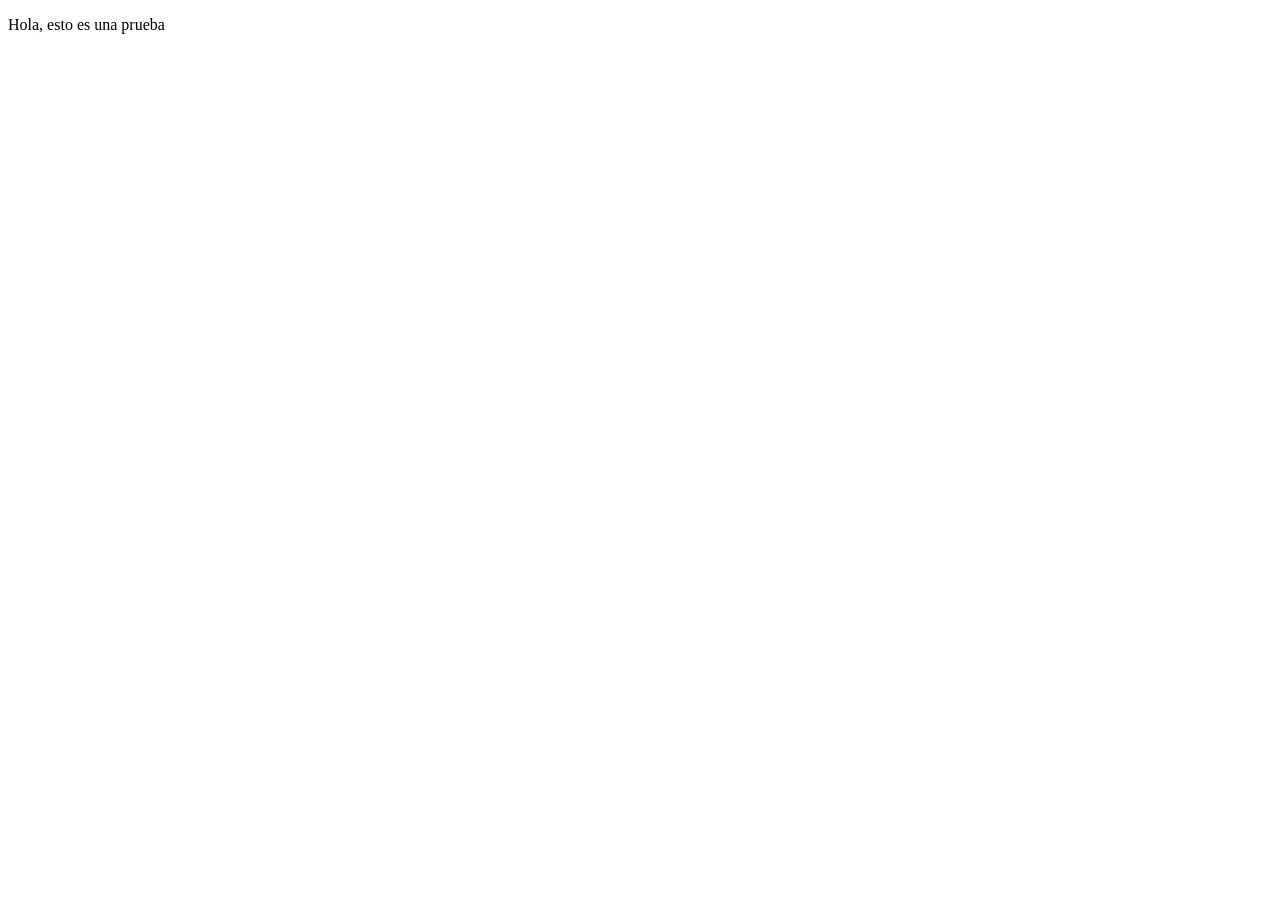
==== index.html @ a2411717 "primer commit" ====
<!DOCTYPE html>
<html lang="es">
<head>
  <meta charset="UTF-8">
  <meta name="viewport" content="width=device-width, initial-scale=1.0">
  <title>Prueba</title>
</head>
<body>
  <p>Hola, esto es una prueba</p>
</body>
</html>
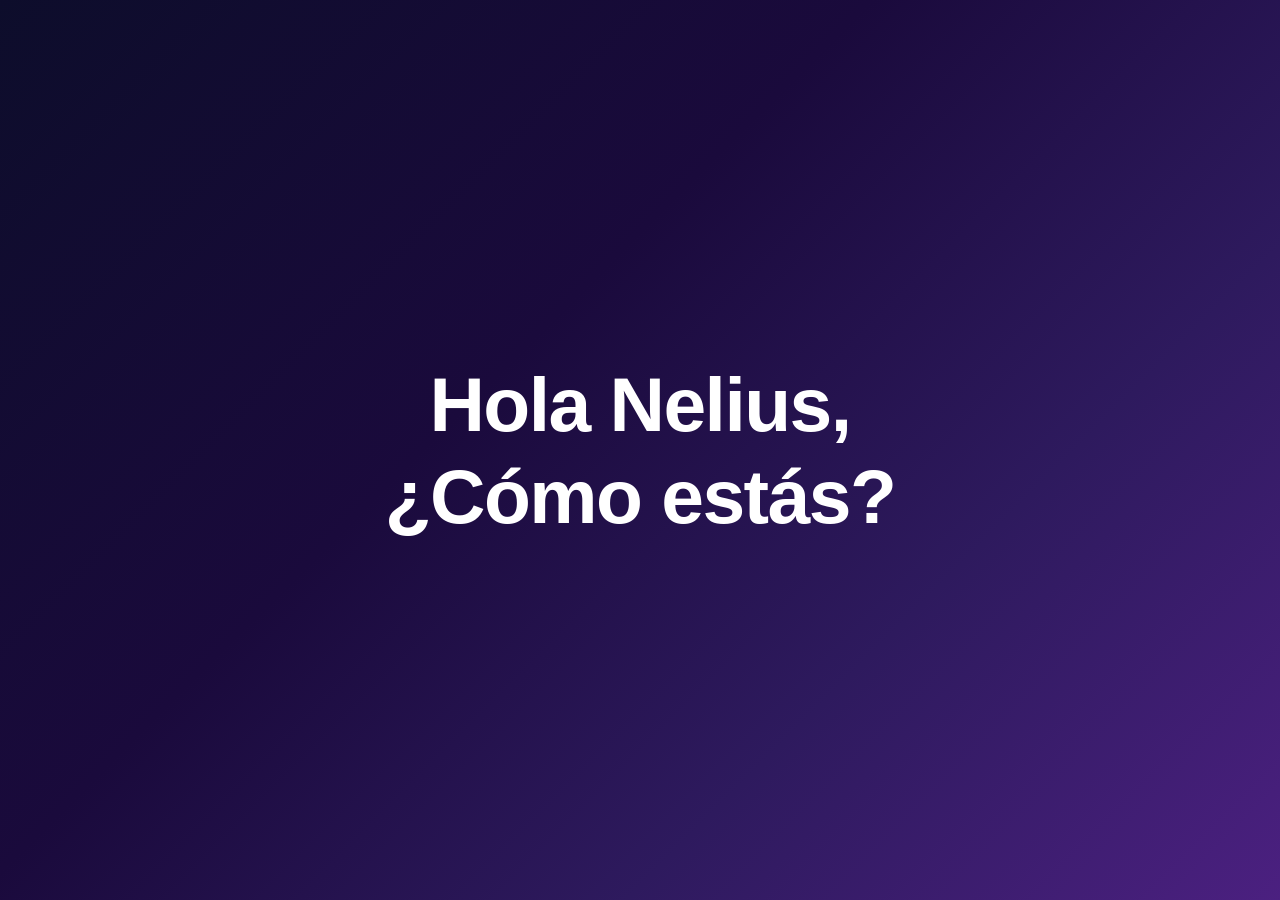
==== commit deda93ee: "primer commit" ====
--- a/index.html
+++ b/index.html
@@ -4,8 +4,39 @@
   <meta charset="UTF-8">
   <meta name="viewport" content="width=device-width, initial-scale=1.0">
   <title>Prueba</title>
+  <style>
+    * {
+      margin: 0;
+      padding: 0;
+      box-sizing: border-box;
+    }
+
+    body {
+      min-height: 100vh;
+      display: flex;
+      align-items: center;
+      justify-content: center;
+      background: linear-gradient(135deg, #0d0d2b 0%, #1a0a3c 40%, #2e1a5e 70%, #4b2080 100%);
+    }
+
+    .message {
+      text-align: center;
+      font-family: "SF Pro Display", -apple-system, BlinkMacSystemFont, "Helvetica Neue", sans-serif;
+      font-weight: 900;
+      color: #ffffff;
+      line-height: 1.2;
+    }
+
+    .message p {
+      font-size: clamp(2.5rem, 6vw, 5rem);
+      letter-spacing: -0.02em;
+    }
+  </style>
 </head>
 <body>
-  <p>Hola, esto es una prueba</p>
+  <div class="message">
+    <p>Hola Nelius,</p>
+    <p>¿Cómo estás?</p>
+  </div>
 </body>
 </html>
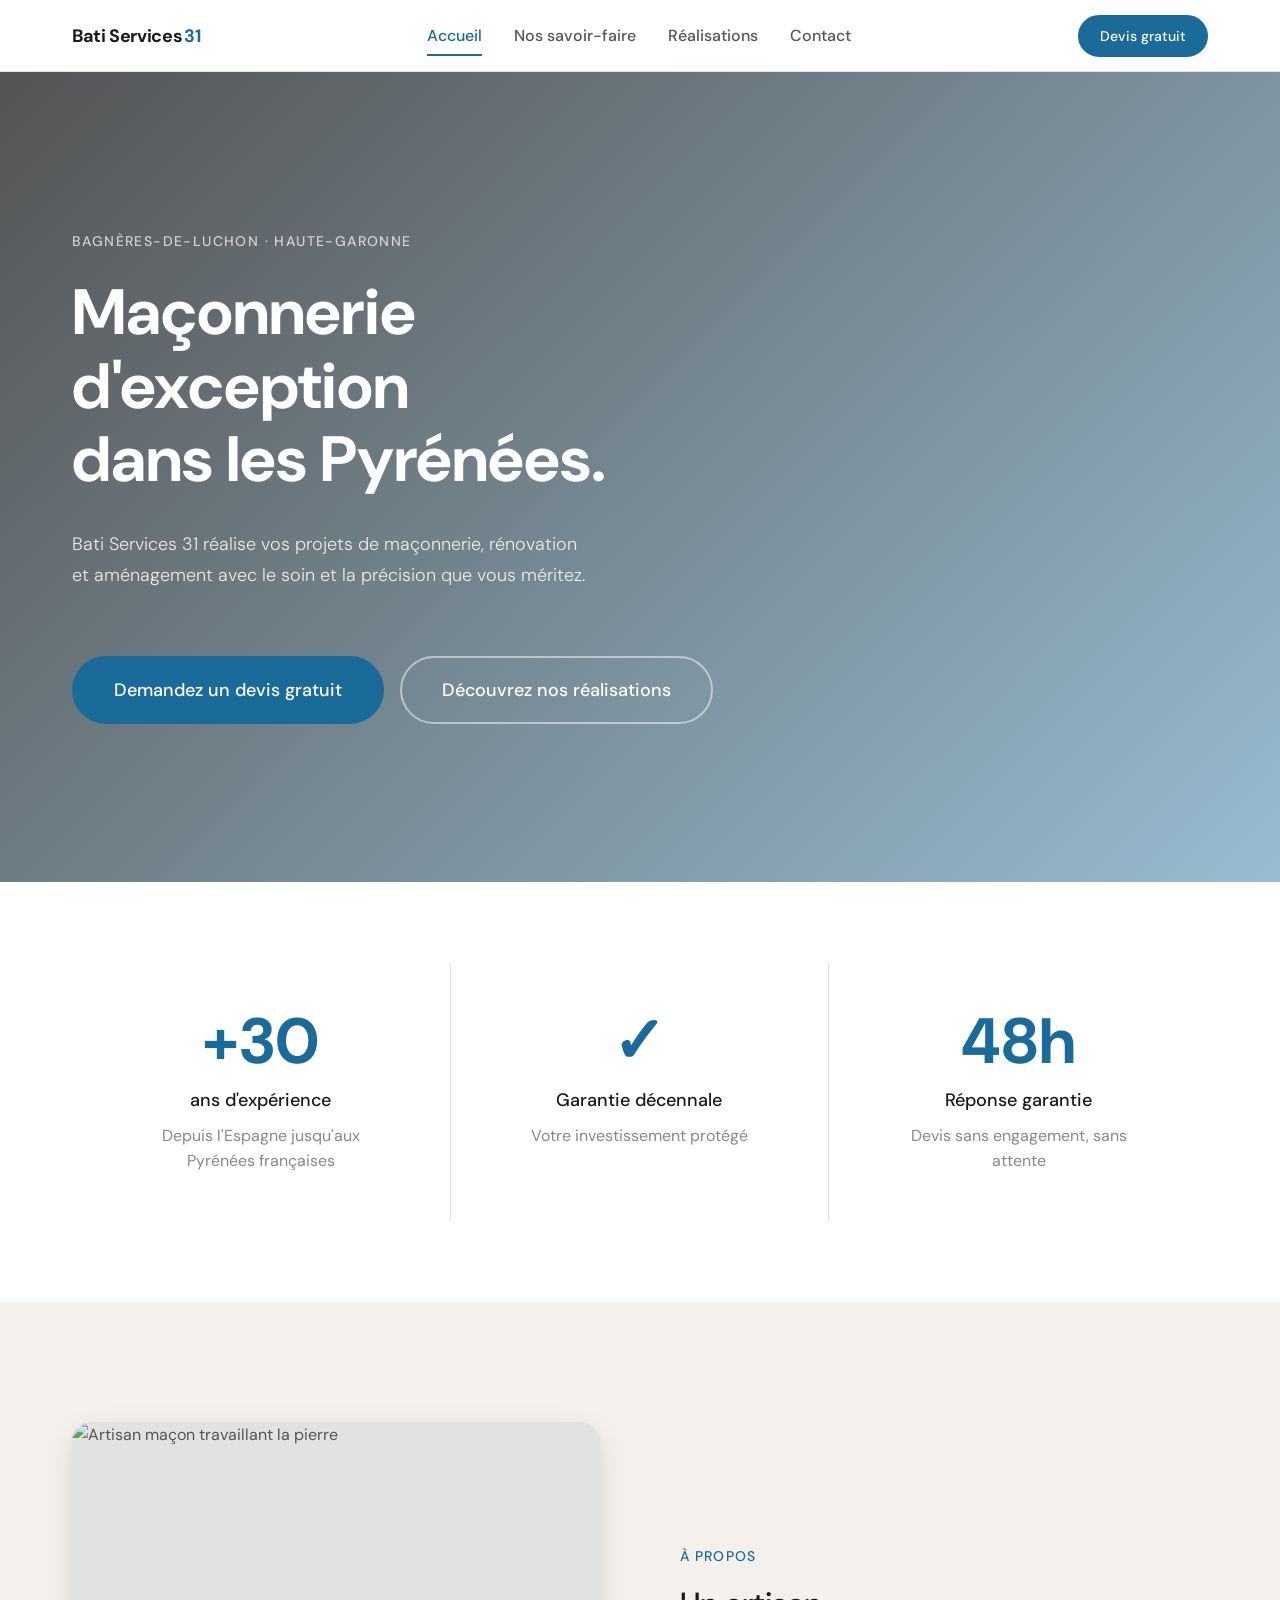
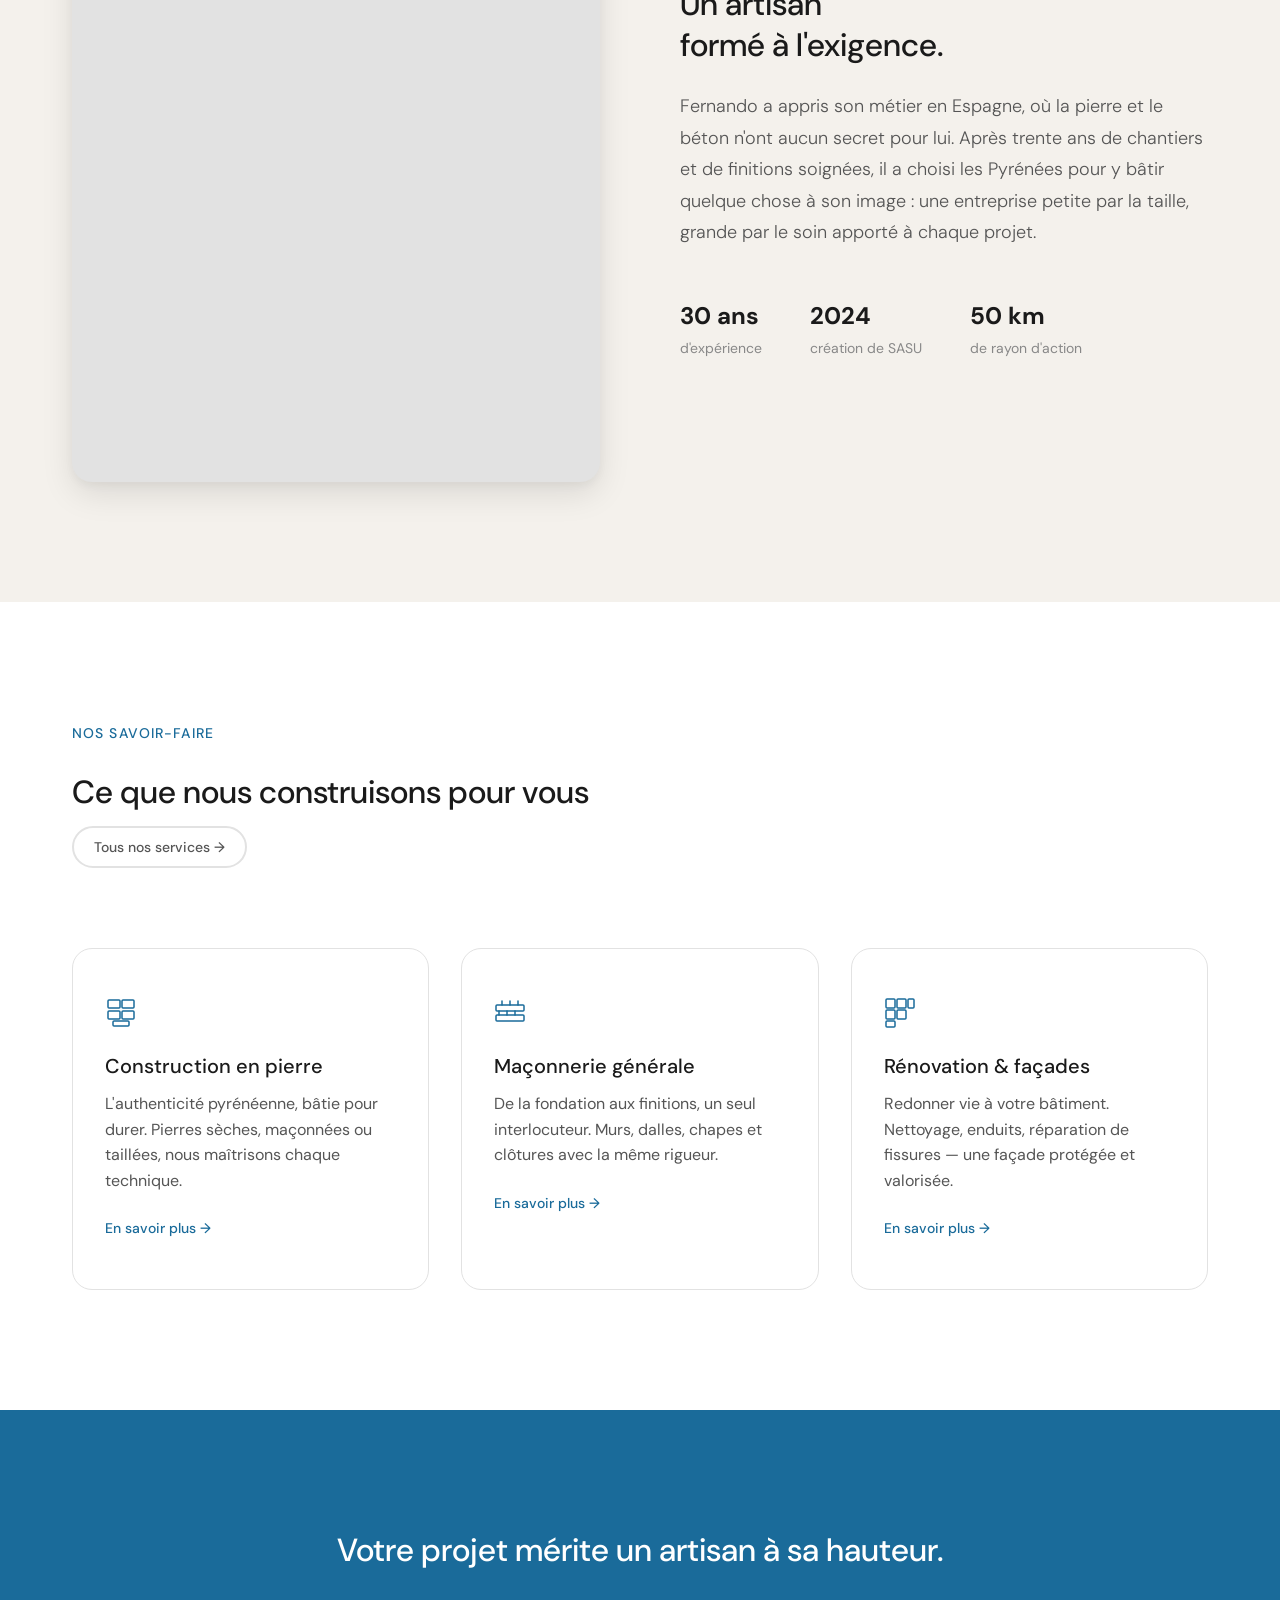
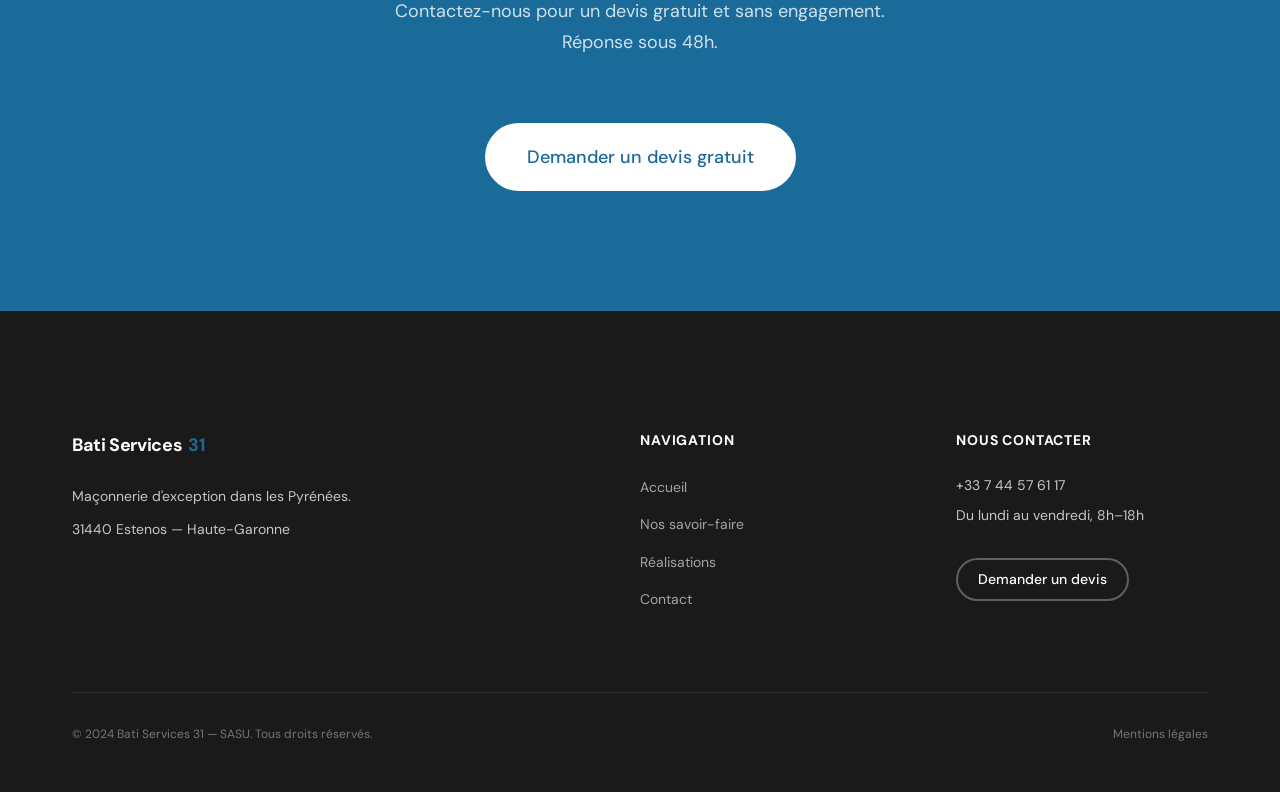
==== commit 7da0aef3: "Añadir web completa Bati Services 31 - 4 páginas HTML (index, services, realisations, contact) - CSS" ====
--- a/index.html
+++ b/index.html
@@ -1,42 +1,225 @@
 <!DOCTYPE html>
-<html lang="es">
+<html lang="fr">
 <head>
   <meta charset="UTF-8">
   <meta name="viewport" content="width=device-width, initial-scale=1.0">
-  <title>Prueba</title>
-  <style>
-    * {
-      margin: 0;
-      padding: 0;
-      box-sizing: border-box;
-    }
-
-    body {
-      min-height: 100vh;
-      display: flex;
-      align-items: center;
-      justify-content: center;
-      background: linear-gradient(135deg, #0d0d2b 0%, #1a0a3c 40%, #2e1a5e 70%, #4b2080 100%);
-    }
-
-    .message {
-      text-align: center;
-      font-family: "SF Pro Display", -apple-system, BlinkMacSystemFont, "Helvetica Neue", sans-serif;
-      font-weight: 900;
-      color: #ffffff;
-      line-height: 1.2;
-    }
-
-    .message p {
-      font-size: clamp(2.5rem, 6vw, 5rem);
-      letter-spacing: -0.02em;
-    }
-  </style>
+  <meta name="robots" content="index, follow">
+  <title>Bati Services 31 — Maçonnerie à Bagnères-de-Luchon</title>
+  <meta name="description" content="Entreprise de maçonnerie générale et construction en pierre à Bagnères-de-Luchon. Fernando, 30 ans d'expérience. Devis gratuit sous 48h.">
+  <link rel="preconnect" href="https://fonts.googleapis.com">
+  <link rel="preconnect" href="https://fonts.gstatic.com" crossorigin>
+  <link href="https://fonts.googleapis.com/css2?family=DM+Sans:ital,opsz,wght@0,9..40,300;0,9..40,400;0,9..40,500;0,9..40,700;1,9..40,300&display=swap" rel="stylesheet">
+  <link rel="stylesheet" href="assets/css/style.css">
 </head>
 <body>
-  <div class="message">
-    <p>Hola Nelius,</p>
-    <p>¿Cómo estás?</p>
-  </div>
+
+  <!-- ── HEADER ── -->
+  <header class="site-header">
+    <div class="container">
+      <nav class="nav">
+        <a href="index.html" class="nav-logo">
+          <span class="logo-name">Bati Services</span><span class="logo-number">31</span>
+        </a>
+        <ul class="nav-links">
+          <li><a href="index.html" class="nav-link">Accueil</a></li>
+          <li><a href="services.html" class="nav-link">Nos savoir-faire</a></li>
+          <li><a href="realisations.html" class="nav-link">Réalisations</a></li>
+          <li><a href="contact.html" class="nav-link">Contact</a></li>
+        </ul>
+        <a href="contact.html" class="btn btn-primary btn-sm nav-cta">Devis gratuit</a>
+        <button class="nav-burger" aria-label="Menu" aria-expanded="false">
+          <span></span><span></span><span></span>
+        </button>
+      </nav>
+    </div>
+    <!-- Mobile nav -->
+    <nav class="nav-mobile" aria-label="Navigation mobile">
+      <a href="index.html" class="nav-link">Accueil</a>
+      <a href="services.html" class="nav-link">Nos savoir-faire</a>
+      <a href="realisations.html" class="nav-link">Réalisations</a>
+      <a href="contact.html" class="nav-link">Contact</a>
+      <a href="contact.html" class="btn btn-primary btn-md">Devis gratuit</a>
+    </nav>
+  </header>
+
+  <!-- ── HERO ── -->
+  <section class="hero">
+    <div class="hero-bg"></div>
+    <div class="hero-overlay"></div>
+    <div class="container">
+      <div class="hero-content fade-in">
+        <span class="hero-label">Bagnères-de-Luchon · Haute-Garonne</span>
+        <h1>Maçonnerie<br>d'exception<br>dans les Pyrénées.</h1>
+        <p class="hero-subtitle">
+          Bati Services 31 réalise vos projets de maçonnerie, rénovation
+          et aménagement avec le soin et la précision que vous méritez.
+        </p>
+        <div class="hero-actions">
+          <a href="contact.html" class="btn btn-primary btn-lg">Demandez un devis gratuit</a>
+          <a href="realisations.html" class="btn btn-lg" style="border: 2px solid rgba(255,255,255,0.5); color: white; background: transparent;">
+            Découvrez nos réalisations
+          </a>
+        </div>
+      </div>
+    </div>
+  </section>
+
+  <!-- ── TRUST BAR ── -->
+  <section class="trust-bar">
+    <div class="container">
+      <div class="trust-grid">
+        <div class="trust-item fade-in">
+          <span class="trust-number">+30</span>
+          <span class="trust-label">ans d'expérience</span>
+          <p class="trust-desc">Depuis l'Espagne jusqu'aux Pyrénées françaises</p>
+        </div>
+        <div class="trust-item fade-in">
+          <span class="trust-number">✓</span>
+          <span class="trust-label">Garantie décennale</span>
+          <p class="trust-desc">Votre investissement protégé</p>
+        </div>
+        <div class="trust-item fade-in">
+          <span class="trust-number">48h</span>
+          <span class="trust-label">Réponse garantie</span>
+          <p class="trust-desc">Devis sans engagement, sans attente</p>
+        </div>
+      </div>
+    </div>
+  </section>
+
+  <!-- ── À PROPOS (preview) ── -->
+  <section class="about-section">
+    <div class="container">
+      <div class="about-grid">
+        <div class="about-image-placeholder fade-in">
+          <img
+            src="https://images.unsplash.com/photo-1589939705384-5185137a7f0f?auto=format&fit=crop&w=600&q=80"
+            alt="Artisan maçon travaillant la pierre"
+            loading="lazy"
+          >
+        </div>
+        <div class="about-text fade-in">
+          <span class="section-label">À propos</span>
+          <h2>Un artisan<br>formé à l'exigence.</h2>
+          <p>
+            Fernando a appris son métier en Espagne, où la pierre et le béton
+            n'ont aucun secret pour lui. Après trente ans de chantiers et de finitions
+            soignées, il a choisi les Pyrénées pour y bâtir quelque chose à son image :
+            une entreprise petite par la taille, grande par le soin apporté à chaque projet.
+          </p>
+          <div class="about-stats">
+            <div class="stat"><strong>30 ans</strong><span>d'expérience</span></div>
+            <div class="stat"><strong>2024</strong><span>création de SASU</span></div>
+            <div class="stat"><strong>50 km</strong><span>de rayon d'action</span></div>
+          </div>
+        </div>
+      </div>
+    </div>
+  </section>
+
+  <!-- ── SERVICES PREVIEW ── -->
+  <section class="services-preview">
+    <div class="container">
+      <div class="section-header fade-in">
+        <span class="section-label">Nos savoir-faire</span>
+        <h2>Ce que nous construisons pour vous</h2>
+        <a href="services.html" class="btn btn-ghost btn-sm">Tous nos services →</a>
+      </div>
+      <div class="services-grid">
+
+        <div class="service-card fade-in">
+          <div class="service-card-icon">
+            <svg width="32" height="32" viewBox="0 0 32 32" fill="none" stroke="currentColor" stroke-width="1.5" stroke-linecap="round" stroke-linejoin="round">
+              <rect x="3" y="3" width="12" height="8" rx="1"/>
+              <rect x="17" y="3" width="12" height="8" rx="1"/>
+              <rect x="3" y="14" width="12" height="8" rx="1"/>
+              <rect x="17" y="14" width="12" height="8" rx="1"/>
+              <rect x="8" y="24" width="16" height="5" rx="1"/>
+            </svg>
+          </div>
+          <h3>Construction en pierre</h3>
+          <p>L'authenticité pyrénéenne, bâtie pour durer. Pierres sèches, maçonnées ou taillées, nous maîtrisons chaque technique.</p>
+          <a href="services.html#pierre" class="service-card-link">En savoir plus →</a>
+        </div>
+
+        <div class="service-card fade-in">
+          <div class="service-card-icon">
+            <svg width="32" height="32" viewBox="0 0 32 32" fill="none" stroke="currentColor" stroke-width="1.5" stroke-linecap="round" stroke-linejoin="round">
+              <rect x="2" y="8" width="28" height="6" rx="1"/>
+              <rect x="2" y="18" width="28" height="6" rx="1"/>
+              <line x1="8" y1="8" x2="8" y2="4"/><line x1="16" y1="8" x2="16" y2="4"/><line x1="24" y1="8" x2="24" y2="4"/>
+              <line x1="5" y1="18" x2="5" y2="14"/><line x1="13" y1="18" x2="13" y2="14"/><line x1="21" y1="18" x2="21" y2="14"/>
+            </svg>
+          </div>
+          <h3>Maçonnerie générale</h3>
+          <p>De la fondation aux finitions, un seul interlocuteur. Murs, dalles, chapes et clôtures avec la même rigueur.</p>
+          <a href="services.html#maconnerie" class="service-card-link">En savoir plus →</a>
+        </div>
+
+        <div class="service-card fade-in">
+          <div class="service-card-icon">
+            <svg width="32" height="32" viewBox="0 0 32 32" fill="none" stroke="currentColor" stroke-width="1.5" stroke-linecap="round" stroke-linejoin="round">
+              <rect x="2" y="2" width="9" height="9" rx="1"/>
+              <rect x="13" y="2" width="9" height="9" rx="1"/>
+              <rect x="24" y="2" width="6" height="9" rx="1"/>
+              <rect x="2" y="13" width="9" height="9" rx="1"/>
+              <rect x="13" y="13" width="9" height="9" rx="1"/>
+              <rect x="2" y="24" width="9" height="6" rx="1"/>
+            </svg>
+          </div>
+          <h3>Rénovation &amp; façades</h3>
+          <p>Redonner vie à votre bâtiment. Nettoyage, enduits, réparation de fissures — une façade protégée et valorisée.</p>
+          <a href="services.html#facades" class="service-card-link">En savoir plus →</a>
+        </div>
+
+      </div>
+    </div>
+  </section>
+
+  <!-- ── CTA BANNER ── -->
+  <section class="cta-banner">
+    <div class="container">
+      <h2 class="fade-in">Votre projet mérite un artisan à sa hauteur.</h2>
+      <p class="fade-in">
+        Contactez-nous pour un devis gratuit et sans engagement.<br>
+        Réponse sous 48h.
+      </p>
+      <a href="contact.html" class="btn btn-white btn-lg fade-in">Demander un devis gratuit</a>
+    </div>
+  </section>
+
+  <!-- ── FOOTER ── -->
+  <footer class="site-footer">
+    <div class="container">
+      <div class="footer-grid">
+        <div class="footer-brand">
+          <span class="footer-logo">Bati Services <em>31</em></span>
+          <p>Maçonnerie d'exception dans les Pyrénées.</p>
+          <p>31440 Estenos — Haute-Garonne</p>
+        </div>
+        <div class="footer-nav">
+          <h4>Navigation</h4>
+          <ul>
+            <li><a href="index.html">Accueil</a></li>
+            <li><a href="services.html">Nos savoir-faire</a></li>
+            <li><a href="realisations.html">Réalisations</a></li>
+            <li><a href="contact.html">Contact</a></li>
+          </ul>
+        </div>
+        <div class="footer-contact">
+          <h4>Nous contacter</h4>
+          <p>+33 7 44 57 61 17</p>
+          <p>Du lundi au vendredi, 8h–18h</p>
+          <a href="contact.html" class="btn btn-outline btn-sm">Demander un devis</a>
+        </div>
+      </div>
+      <div class="footer-bottom">
+        <p>© 2024 Bati Services 31 — SASU. Tous droits réservés.</p>
+        <a href="#">Mentions légales</a>
+      </div>
+    </div>
+  </footer>
+
+  <script src="assets/js/main.js"></script>
 </body>
 </html>
--- a/assets/css/style.css
+++ b/assets/css/style.css
@@ -0,0 +1,884 @@
+/* ============================================================
+   BATI SERVICES 31 — Global Stylesheet
+   ============================================================ */
+
+/* ── Google Fonts ── */
+@import url('https://fonts.googleapis.com/css2?family=DM+Sans:ital,opsz,wght@0,9..40,300;0,9..40,400;0,9..40,500;0,9..40,700;1,9..40,300&display=swap');
+
+/* ── Design Tokens ── */
+:root {
+  /* Colours */
+  --color-blue:         #1A6B9A;
+  --color-blue-dark:    #124E72;
+  --color-blue-light:   #D6E8F2;
+  --color-black:        #1A1A1A;
+  --color-dark:         #2C2C2C;
+  --color-mid:          #555555;
+  --color-light:        #888888;
+  --color-stone:        #F4F1EC;
+  --color-gray-light:   #F7F9FB;
+  --color-white:        #FFFFFF;
+  --color-border:       #E2E2E2;
+
+  --color-text-primary:   var(--color-black);
+  --color-text-secondary: var(--color-mid);
+  --color-text-muted:     var(--color-light);
+  --color-bg-primary:     var(--color-white);
+  --color-bg-alt:         var(--color-stone);
+  --color-bg-subtle:      var(--color-gray-light);
+  --color-accent:         var(--color-blue);
+  --color-accent-hover:   var(--color-blue-dark);
+
+  /* Typography */
+  --font-primary: 'DM Sans', sans-serif;
+  --text-xs:   0.75rem;
+  --text-sm:   0.875rem;
+  --text-base: 1rem;
+  --text-lg:   1.125rem;
+  --text-xl:   1.25rem;
+  --text-2xl:  1.5rem;
+  --text-3xl:  2rem;
+  --text-4xl:  2.75rem;
+  --text-5xl:  3.75rem;
+  --text-hero: clamp(2.75rem, 5vw, 4.5rem);
+
+  --weight-light:   300;
+  --weight-regular: 400;
+  --weight-medium:  500;
+  --weight-bold:    700;
+
+  --leading-tight:   1.15;
+  --leading-snug:    1.3;
+  --leading-normal:  1.6;
+  --leading-relaxed: 1.75;
+
+  /* Spacing */
+  --space-1:  4px;
+  --space-2:  8px;
+  --space-3:  12px;
+  --space-4:  16px;
+  --space-5:  24px;
+  --space-6:  32px;
+  --space-7:  48px;
+  --space-8:  64px;
+  --space-9:  80px;
+  --space-10: 96px;
+  --space-11: 120px;
+  --space-12: 160px;
+
+  /* Layout */
+  --container-max:    1200px;
+  --container-wide:   1440px;
+  --container-narrow: 760px;
+  --container-px:     clamp(1rem, 4vw, 2rem);
+
+  --radius-sm:   4px;
+  --radius-md:   8px;
+  --radius-lg:   12px;
+  --radius-xl:   20px;
+  --radius-pill: 999px;
+
+  --shadow-sm: 0 1px 3px rgba(0,0,0,0.06), 0 1px 2px rgba(0,0,0,0.04);
+  --shadow-md: 0 4px 12px rgba(0,0,0,0.08), 0 2px 4px rgba(0,0,0,0.04);
+  --shadow-lg: 0 12px 32px rgba(0,0,0,0.10), 0 4px 8px rgba(0,0,0,0.04);
+
+  --transition:      all 0.2s ease;
+  --transition-slow: all 0.35s ease;
+}
+
+/* ── Reset ── */
+*, *::before, *::after { box-sizing: border-box; margin: 0; padding: 0; }
+html { scroll-behavior: smooth; }
+body {
+  font-family: var(--font-primary);
+  font-size: var(--text-base);
+  font-weight: var(--weight-regular);
+  color: var(--color-mid);
+  background: var(--color-white);
+  line-height: var(--leading-normal);
+  -webkit-font-smoothing: antialiased;
+}
+img { max-width: 100%; display: block; }
+a { color: inherit; text-decoration: none; }
+ul, ol { list-style: none; }
+button { cursor: pointer; border: none; background: none; font-family: inherit; }
+
+/* ── Container ── */
+.container {
+  width: 100%;
+  max-width: var(--container-max);
+  margin: 0 auto;
+  padding: 0 var(--container-px);
+}
+
+/* ── Typography helpers ── */
+h1, h2, h3, h4 {
+  font-family: var(--font-primary);
+  color: var(--color-black);
+  font-weight: var(--weight-bold);
+  line-height: var(--leading-snug);
+}
+
+.section-label {
+  display: inline-block;
+  font-size: var(--text-sm);
+  font-weight: var(--weight-medium);
+  color: var(--color-blue);
+  letter-spacing: 0.08em;
+  text-transform: uppercase;
+  margin-bottom: var(--space-4);
+}
+
+/* ── Fade-in animation ── */
+.fade-in {
+  opacity: 0;
+  transform: translateY(20px);
+  transition: opacity 0.5s ease, transform 0.5s ease;
+}
+.fade-in.visible {
+  opacity: 1;
+  transform: translateY(0);
+}
+.service-card:nth-child(1),
+.service-item:nth-child(1),
+.testimonial-card:nth-child(1) { transition-delay: 0ms; }
+.service-card:nth-child(2),
+.service-item:nth-child(2),
+.testimonial-card:nth-child(2) { transition-delay: 80ms; }
+.service-card:nth-child(3),
+.service-item:nth-child(3),
+.testimonial-card:nth-child(3) { transition-delay: 160ms; }
+.service-item:nth-child(4) { transition-delay: 80ms; }
+.service-item:nth-child(5) { transition-delay: 160ms; }
+.service-item:nth-child(6) { transition-delay: 240ms; }
+
+/* ============================================================
+   HEADER / NAV
+   ============================================================ */
+.site-header {
+  position: sticky;
+  top: 0;
+  z-index: 100;
+  height: 72px;
+  background: var(--color-white);
+  border-bottom: 1px solid var(--color-border);
+  transition: box-shadow 0.2s ease;
+}
+.site-header.scrolled { box-shadow: var(--shadow-sm); }
+
+.nav {
+  display: flex;
+  align-items: center;
+  justify-content: space-between;
+  height: 72px;
+  gap: var(--space-6);
+}
+
+.nav-logo {
+  font-size: var(--text-lg);
+  font-weight: var(--weight-bold);
+  color: var(--color-black);
+  letter-spacing: -0.02em;
+  white-space: nowrap;
+  flex-shrink: 0;
+}
+.logo-number { color: var(--color-blue); margin-left: 2px; }
+
+.nav-links {
+  display: flex;
+  align-items: center;
+  gap: var(--space-6);
+  flex: 1;
+  justify-content: center;
+}
+
+.nav-link {
+  font-size: var(--text-base);
+  font-weight: var(--weight-medium);
+  color: var(--color-mid);
+  padding: var(--space-2) 0;
+  border-bottom: 2px solid transparent;
+  transition: var(--transition);
+  white-space: nowrap;
+}
+.nav-link:hover,
+.nav-link.active {
+  color: var(--color-blue);
+  border-bottom-color: var(--color-blue);
+}
+
+.nav-burger {
+  display: none;
+  flex-direction: column;
+  gap: 5px;
+  width: 28px;
+  padding: 4px 0;
+}
+.nav-burger span {
+  display: block;
+  height: 2px;
+  background: var(--color-black);
+  border-radius: 2px;
+  transition: var(--transition);
+}
+.nav-burger.open span:nth-child(1) { transform: translateY(7px) rotate(45deg); }
+.nav-burger.open span:nth-child(2) { opacity: 0; }
+.nav-burger.open span:nth-child(3) { transform: translateY(-7px) rotate(-45deg); }
+
+/* Mobile nav */
+.nav-mobile {
+  display: none;
+  position: fixed;
+  inset: 72px 0 0;
+  background: var(--color-white);
+  z-index: 99;
+  padding: var(--space-7) var(--container-px);
+  flex-direction: column;
+  gap: var(--space-5);
+  border-top: 1px solid var(--color-border);
+}
+.nav-mobile.open { display: flex; }
+.nav-mobile .nav-link {
+  font-size: var(--text-lg);
+  padding: var(--space-3) 0;
+  border-bottom: 1px solid var(--color-border);
+}
+.nav-mobile .btn { margin-top: var(--space-3); text-align: center; justify-content: center; }
+
+@media (max-width: 767px) {
+  .site-header { height: 64px; }
+  .nav { height: 64px; }
+  .nav-links, .nav-cta { display: none; }
+  .nav-burger { display: flex; }
+  .nav-mobile { top: 64px; }
+}
+
+/* ============================================================
+   BUTTONS
+   ============================================================ */
+.btn {
+  display: inline-flex;
+  align-items: center;
+  gap: var(--space-2);
+  font-family: var(--font-primary);
+  font-weight: var(--weight-medium);
+  font-size: var(--text-base);
+  text-decoration: none;
+  border: 2px solid transparent;
+  border-radius: var(--radius-pill);
+  cursor: pointer;
+  transition: var(--transition);
+  white-space: nowrap;
+}
+.btn-sm  { padding: 8px 20px;  font-size: var(--text-sm); }
+.btn-md  { padding: 14px 32px; }
+.btn-lg  { padding: 18px 40px; font-size: var(--text-lg); }
+
+.btn-primary { background: var(--color-blue); color: white; border-color: var(--color-blue); }
+.btn-primary:hover {
+  background: var(--color-blue-dark);
+  border-color: var(--color-blue-dark);
+  transform: translateY(-1px);
+  box-shadow: var(--shadow-md);
+}
+.btn-outline { background: transparent; color: var(--color-blue); border-color: var(--color-blue); }
+.btn-outline:hover { background: var(--color-blue); color: white; }
+.btn-ghost { background: transparent; color: var(--color-mid); border-color: var(--color-border); }
+.btn-ghost:hover { border-color: var(--color-blue); color: var(--color-blue); }
+
+/* ============================================================
+   FOOTER
+   ============================================================ */
+.site-footer {
+  background: var(--color-black);
+  color: rgba(255,255,255,0.75);
+  padding: var(--space-11) 0 var(--space-7);
+}
+.footer-grid {
+  display: grid;
+  grid-template-columns: 2fr 1fr 1fr;
+  gap: var(--space-8);
+  padding-bottom: var(--space-9);
+  border-bottom: 1px solid rgba(255,255,255,0.1);
+}
+.footer-logo {
+  display: inline-block;
+  font-size: var(--text-lg);
+  font-weight: var(--weight-bold);
+  color: white;
+  letter-spacing: -0.02em;
+  margin-bottom: var(--space-4);
+}
+.footer-logo em { color: var(--color-blue); font-style: normal; margin-left: 2px; }
+.footer-brand p { font-size: var(--text-sm); line-height: var(--leading-relaxed); margin-top: var(--space-2); }
+.footer-nav h4,
+.footer-contact h4 {
+  font-size: var(--text-sm);
+  font-weight: var(--weight-bold);
+  color: white;
+  letter-spacing: 0.06em;
+  text-transform: uppercase;
+  margin-bottom: var(--space-5);
+}
+.footer-nav ul { display: flex; flex-direction: column; gap: var(--space-3); }
+.footer-nav a {
+  font-size: var(--text-sm);
+  color: rgba(255,255,255,0.6);
+  transition: var(--transition);
+}
+.footer-nav a:hover { color: white; }
+.footer-contact p { font-size: var(--text-sm); margin-bottom: var(--space-2); }
+.footer-contact .btn-outline {
+  border-color: rgba(255,255,255,0.3);
+  color: white;
+  margin-top: var(--space-5);
+}
+.footer-contact .btn-outline:hover { background: var(--color-blue); border-color: var(--color-blue); }
+
+.footer-bottom {
+  display: flex;
+  align-items: center;
+  justify-content: space-between;
+  padding-top: var(--space-6);
+  font-size: var(--text-xs);
+  color: rgba(255,255,255,0.4);
+  flex-wrap: wrap;
+  gap: var(--space-3);
+}
+.footer-bottom a { color: rgba(255,255,255,0.4); transition: var(--transition); }
+.footer-bottom a:hover { color: white; }
+
+@media (max-width: 767px) {
+  .footer-grid { grid-template-columns: 1fr; gap: var(--space-7); }
+  .footer-bottom { flex-direction: column; align-items: flex-start; }
+}
+
+/* ============================================================
+   HERO (index.html)
+   ============================================================ */
+.hero {
+  position: relative;
+  min-height: 90vh;
+  display: flex;
+  align-items: center;
+  overflow: hidden;
+}
+.hero-bg {
+  position: absolute;
+  inset: 0;
+  background-image: url('https://images.unsplash.com/photo-1504307651254-35680f356dfd?auto=format&fit=crop&w=1920&q=80');
+  background-size: cover;
+  background-position: center;
+}
+.hero-overlay {
+  position: absolute;
+  inset: 0;
+  background: linear-gradient(135deg, rgba(26,26,26,0.75) 0%, rgba(26,107,154,0.45) 100%);
+}
+.hero-content {
+  position: relative;
+  z-index: 1;
+  max-width: 760px;
+  padding: var(--space-11) 0;
+}
+.hero-label {
+  display: block;
+  font-size: var(--text-sm);
+  font-weight: var(--weight-medium);
+  color: rgba(255,255,255,0.7);
+  letter-spacing: 0.1em;
+  text-transform: uppercase;
+  margin-bottom: var(--space-5);
+}
+.hero h1 {
+  font-size: var(--text-hero);
+  font-weight: var(--weight-bold);
+  color: white;
+  line-height: var(--leading-tight);
+  margin-bottom: var(--space-6);
+}
+.hero-subtitle {
+  font-size: var(--text-lg);
+  font-weight: var(--weight-light);
+  color: rgba(255,255,255,0.85);
+  max-width: 520px;
+  line-height: var(--leading-relaxed);
+  margin-bottom: var(--space-8);
+}
+.hero-actions {
+  display: flex;
+  gap: var(--space-4);
+  flex-wrap: wrap;
+}
+
+/* ── Trust Bar ── */
+.trust-bar {
+  background: var(--color-white);
+  padding: var(--space-9) 0;
+}
+.trust-grid {
+  display: grid;
+  grid-template-columns: repeat(3, 1fr);
+}
+.trust-item {
+  padding: var(--space-7) var(--space-8);
+  text-align: center;
+  border-right: 1px solid var(--color-border);
+}
+.trust-item:last-child { border-right: none; }
+.trust-number {
+  display: block;
+  font-size: 4rem;
+  font-weight: 700;
+  color: var(--color-blue);
+  line-height: 1;
+  margin-bottom: var(--space-3);
+}
+.trust-label {
+  display: block;
+  font-size: var(--text-lg);
+  font-weight: 500;
+  color: var(--color-black);
+  margin-bottom: var(--space-2);
+}
+.trust-desc {
+  font-size: var(--text-base);
+  color: var(--color-light);
+}
+
+/* ── About / Fernando ── */
+.about-section {
+  background: var(--color-stone);
+  padding: var(--space-11) 0;
+}
+.about-grid {
+  display: grid;
+  grid-template-columns: 1fr 1fr;
+  gap: var(--space-9);
+  align-items: center;
+}
+.about-image {
+  width: 100%;
+  aspect-ratio: 4/5;
+  object-fit: cover;
+  border-radius: var(--radius-xl);
+  box-shadow: var(--shadow-lg);
+}
+.about-image-placeholder {
+  width: 100%;
+  aspect-ratio: 4/5;
+  border-radius: var(--radius-xl);
+  box-shadow: var(--shadow-lg);
+  overflow: hidden;
+  background: var(--color-border);
+}
+.about-image-placeholder img {
+  width: 100%;
+  height: 100%;
+  object-fit: cover;
+}
+.about-text h2 {
+  font-size: var(--text-3xl);
+  font-weight: var(--weight-medium);
+  line-height: var(--leading-snug);
+  margin-bottom: var(--space-5);
+}
+.about-text p {
+  font-size: var(--text-lg);
+  font-weight: var(--weight-light);
+  line-height: var(--leading-relaxed);
+  margin-bottom: var(--space-7);
+}
+.about-stats {
+  display: flex;
+  gap: var(--space-7);
+}
+.stat strong {
+  display: block;
+  font-size: var(--text-2xl);
+  font-weight: 700;
+  color: var(--color-black);
+}
+.stat span { font-size: var(--text-sm); color: var(--color-light); }
+
+/* ── Services preview cards (home) ── */
+.services-preview {
+  background: var(--color-white);
+  padding: var(--space-11) 0;
+}
+.section-header {
+  display: flex;
+  flex-direction: column;
+  align-items: flex-start;
+  gap: var(--space-3);
+  margin-bottom: var(--space-9);
+}
+.section-header h2 { font-size: var(--text-3xl); font-weight: var(--weight-medium); }
+.services-grid {
+  display: grid;
+  grid-template-columns: repeat(3, 1fr);
+  gap: var(--space-6);
+}
+.service-card {
+  padding: var(--space-7) var(--space-6);
+  border: 1px solid var(--color-border);
+  border-radius: var(--radius-xl);
+  background: var(--color-white);
+  transition: var(--transition-slow);
+}
+.service-card:hover {
+  border-color: var(--color-blue);
+  box-shadow: var(--shadow-lg);
+  transform: translateY(-4px);
+}
+.service-card-icon {
+  color: var(--color-blue);
+  margin-bottom: var(--space-4);
+}
+.service-card h3 {
+  font-size: var(--text-xl);
+  font-weight: var(--weight-medium);
+  color: var(--color-black);
+  margin-bottom: var(--space-3);
+}
+.service-card p {
+  font-size: var(--text-base);
+  color: var(--color-mid);
+  line-height: var(--leading-normal);
+}
+.service-card-link {
+  display: inline-block;
+  margin-top: var(--space-5);
+  font-size: var(--text-sm);
+  font-weight: var(--weight-medium);
+  color: var(--color-blue);
+}
+.service-card-link:hover { text-decoration: underline; }
+
+/* ── CTA Banner ── */
+.cta-banner {
+  background: var(--color-blue);
+  padding: var(--space-11) 0;
+  text-align: center;
+}
+.cta-banner .container { max-width: var(--container-narrow); }
+.cta-banner h2 {
+  color: white;
+  font-size: var(--text-3xl);
+  font-weight: var(--weight-medium);
+}
+.cta-banner p {
+  color: rgba(255,255,255,0.8);
+  font-size: var(--text-lg);
+  margin: var(--space-5) 0 var(--space-8);
+  line-height: var(--leading-relaxed);
+}
+.btn-white { background: white; color: var(--color-blue); border-color: white; }
+.btn-white:hover {
+  background: var(--color-stone);
+  border-color: var(--color-stone);
+  transform: translateY(-1px);
+  box-shadow: var(--shadow-md);
+}
+
+/* ============================================================
+   PAGE HERO (internal pages)
+   ============================================================ */
+.page-hero {
+  background: var(--color-stone);
+  padding: var(--space-10) 0 var(--space-9);
+}
+.page-hero .container { max-width: var(--container-narrow); }
+.page-hero h1 {
+  font-size: var(--text-4xl);
+  font-weight: var(--weight-bold);
+  line-height: var(--leading-tight);
+  margin: var(--space-3) 0 var(--space-6);
+}
+.page-hero-subtitle {
+  font-size: var(--text-lg);
+  font-weight: var(--weight-light);
+  line-height: var(--leading-relaxed);
+  color: var(--color-mid);
+}
+
+/* ============================================================
+   SERVICES PAGE
+   ============================================================ */
+.services-full {
+  background: var(--color-white);
+  padding: var(--space-11) 0;
+}
+.services-full-grid {
+  display: grid;
+  grid-template-columns: repeat(2, 1fr);
+  gap: var(--space-7);
+}
+.service-item {
+  padding: var(--space-8);
+  background: var(--color-white);
+  border: 1px solid var(--color-border);
+  border-radius: var(--radius-xl);
+  border-top: 3px solid var(--color-blue);
+}
+.service-item-header {
+  display: flex;
+  align-items: flex-start;
+  gap: var(--space-4);
+  margin-bottom: var(--space-5);
+}
+.service-item-icon { color: var(--color-blue); flex-shrink: 0; margin-top: 2px; }
+.service-item-num {
+  display: block;
+  font-size: var(--text-xs);
+  font-weight: var(--weight-bold);
+  color: var(--color-blue);
+  letter-spacing: 0.1em;
+  margin-bottom: var(--space-1);
+}
+.service-item h2 {
+  font-size: var(--text-2xl);
+  font-weight: var(--weight-medium);
+  color: var(--color-black);
+}
+.service-item > p {
+  font-size: var(--text-base);
+  color: var(--color-mid);
+  line-height: var(--leading-relaxed);
+  margin-bottom: var(--space-5);
+}
+.service-features {
+  display: flex;
+  flex-direction: column;
+  gap: var(--space-2);
+  margin-bottom: var(--space-6);
+}
+.service-features li {
+  font-size: var(--text-base);
+  color: var(--color-mid);
+  padding-left: var(--space-5);
+  position: relative;
+}
+.service-features li::before {
+  content: '—';
+  position: absolute;
+  left: 0;
+  color: var(--color-blue);
+}
+.services-cta {
+  background: var(--color-stone);
+  padding: var(--space-9) 0;
+  text-align: center;
+}
+.services-cta p {
+  font-size: var(--text-lg);
+  color: var(--color-dark);
+  margin-bottom: var(--space-5);
+}
+
+/* ============================================================
+   GALLERY & TESTIMONIALS
+   ============================================================ */
+.gallery-section {
+  background: var(--color-white);
+  padding: var(--space-11) 0;
+}
+.gallery-grid {
+  columns: 3;
+  column-gap: var(--space-5);
+}
+.gallery-item {
+  break-inside: avoid;
+  margin-bottom: var(--space-5);
+  border-radius: var(--radius-lg);
+  overflow: hidden;
+  cursor: pointer;
+  position: relative;
+}
+.gallery-item img {
+  width: 100%;
+  display: block;
+  transition: transform 0.4s ease;
+}
+.gallery-item:hover img { transform: scale(1.03); }
+
+.testimonials-section {
+  background: var(--color-stone);
+  padding: var(--space-11) 0;
+}
+.testimonials-grid {
+  display: grid;
+  grid-template-columns: repeat(3, 1fr);
+  gap: var(--space-6);
+}
+.testimonial-card {
+  padding: var(--space-7);
+  background: var(--color-white);
+  border-radius: var(--radius-xl);
+  box-shadow: var(--shadow-sm);
+  display: flex;
+  flex-direction: column;
+}
+.testimonial-quote {
+  font-size: 4rem;
+  line-height: 1;
+  color: var(--color-blue);
+  font-family: Georgia, serif;
+  margin-bottom: var(--space-3);
+}
+.testimonial-card blockquote {
+  font-size: var(--text-base);
+  color: var(--color-mid);
+  line-height: var(--leading-relaxed);
+  font-style: italic;
+  flex: 1;
+  margin: 0;
+}
+.testimonial-footer {
+  margin-top: var(--space-6);
+  border-top: 1px solid var(--color-border);
+  padding-top: var(--space-4);
+}
+.testimonial-footer strong {
+  display: block;
+  font-size: var(--text-base);
+  font-weight: var(--weight-bold);
+  color: var(--color-black);
+}
+.testimonial-footer span { font-size: var(--text-sm); color: var(--color-light); }
+
+/* ============================================================
+   CONTACT PAGE
+   ============================================================ */
+.contact-section {
+  background: var(--color-white);
+  padding: var(--space-11) 0;
+}
+.contact-layout {
+  display: grid;
+  grid-template-columns: 3fr 2fr;
+  gap: var(--space-9);
+  align-items: start;
+}
+.form-row {
+  display: grid;
+  grid-template-columns: 1fr 1fr;
+  gap: var(--space-5);
+}
+.form-group {
+  display: flex;
+  flex-direction: column;
+  gap: var(--space-2);
+  margin-bottom: var(--space-5);
+}
+.form-group label {
+  font-size: var(--text-sm);
+  font-weight: var(--weight-medium);
+  color: var(--color-dark);
+}
+.form-group input,
+.form-group select,
+.form-group textarea {
+  font-family: var(--font-primary);
+  font-size: var(--text-base);
+  color: var(--color-dark);
+  background: var(--color-white);
+  border: 1.5px solid var(--color-border);
+  border-radius: var(--radius-md);
+  padding: 12px 16px;
+  transition: var(--transition);
+  outline: none;
+  -webkit-appearance: none;
+  appearance: none;
+}
+.form-group input:focus,
+.form-group select:focus,
+.form-group textarea:focus {
+  border-color: var(--color-blue);
+  box-shadow: 0 0 0 3px var(--color-blue-light);
+}
+.form-group select { background-image: url("data:image/svg+xml,%3Csvg xmlns='http://www.w3.org/2000/svg' width='12' height='8' viewBox='0 0 12 8'%3E%3Cpath d='M1 1l5 5 5-5' stroke='%23888' stroke-width='1.5' fill='none' stroke-linecap='round'/%3E%3C/svg%3E"); background-repeat: no-repeat; background-position: right 16px center; padding-right: 40px; }
+.form-note { font-size: var(--text-xs); color: var(--color-light); text-align: center; margin-top: var(--space-3); }
+.btn-full { width: 100%; justify-content: center; }
+
+.contact-info { display: flex; flex-direction: column; gap: var(--space-5); }
+.contact-card {
+  padding: var(--space-6);
+  background: var(--color-stone);
+  border-radius: var(--radius-lg);
+}
+.contact-card h3 {
+  font-size: var(--text-lg);
+  font-weight: var(--weight-bold);
+  margin-bottom: var(--space-3);
+}
+.contact-card p { font-size: var(--text-sm); color: var(--color-mid); margin-bottom: var(--space-2); }
+.contact-phone {
+  display: block;
+  font-size: var(--text-2xl);
+  font-weight: 700;
+  color: var(--color-blue);
+  margin: var(--space-2) 0;
+}
+.contact-phone:hover { color: var(--color-blue-dark); }
+.zone-list {
+  display: flex;
+  flex-wrap: wrap;
+  gap: var(--space-2);
+  margin-top: var(--space-3);
+}
+.zone-chip {
+  background: var(--color-blue-light);
+  color: var(--color-blue-dark);
+  font-size: var(--text-xs);
+  font-weight: var(--weight-medium);
+  padding: 4px 12px;
+  border-radius: var(--radius-pill);
+}
+.contact-map {
+  border-radius: var(--radius-lg);
+  overflow: hidden;
+  border: 1px solid var(--color-border);
+}
+.contact-map iframe { display: block; }
+
+/* ============================================================
+   RESPONSIVE
+   ============================================================ */
+@media (max-width: 1024px) {
+  .gallery-grid { columns: 2; }
+  .services-full-grid { grid-template-columns: 1fr; }
+  .about-grid { gap: var(--space-7); }
+}
+
+@media (max-width: 767px) {
+  .hero-actions { flex-direction: column; align-items: flex-start; }
+  .trust-grid { grid-template-columns: 1fr; }
+  .trust-item { border-right: none; border-bottom: 1px solid var(--color-border); padding: var(--space-6) var(--space-4); }
+  .trust-item:last-child { border-bottom: none; }
+  .about-grid { grid-template-columns: 1fr; }
+  .about-image-placeholder { aspect-ratio: 16/9; }
+  .about-stats { gap: var(--space-5); }
+  .services-grid { grid-template-columns: 1fr; }
+  .testimonials-grid { grid-template-columns: 1fr; }
+  .gallery-grid { columns: 1; }
+  .contact-layout { grid-template-columns: 1fr; }
+  .form-row { grid-template-columns: 1fr; }
+  .page-hero h1 { font-size: var(--text-3xl); }
+  .section-header h2 { font-size: var(--text-2xl); }
+  .cta-banner h2 { font-size: var(--text-2xl); }
+  .hero { padding: var(--space-8) 0; }
+  .about-section,
+  .services-preview,
+  .cta-banner,
+  .services-full,
+  .gallery-section,
+  .testimonials-section,
+  .contact-section { padding: var(--space-8) 0; }
+  .page-hero { padding: var(--space-8) 0; }
+}
+
+@media (max-width: 479px) {
+  .hero h1 { font-size: 2.25rem; }
+  .btn-lg { padding: 14px 28px; font-size: var(--text-base); }
+}
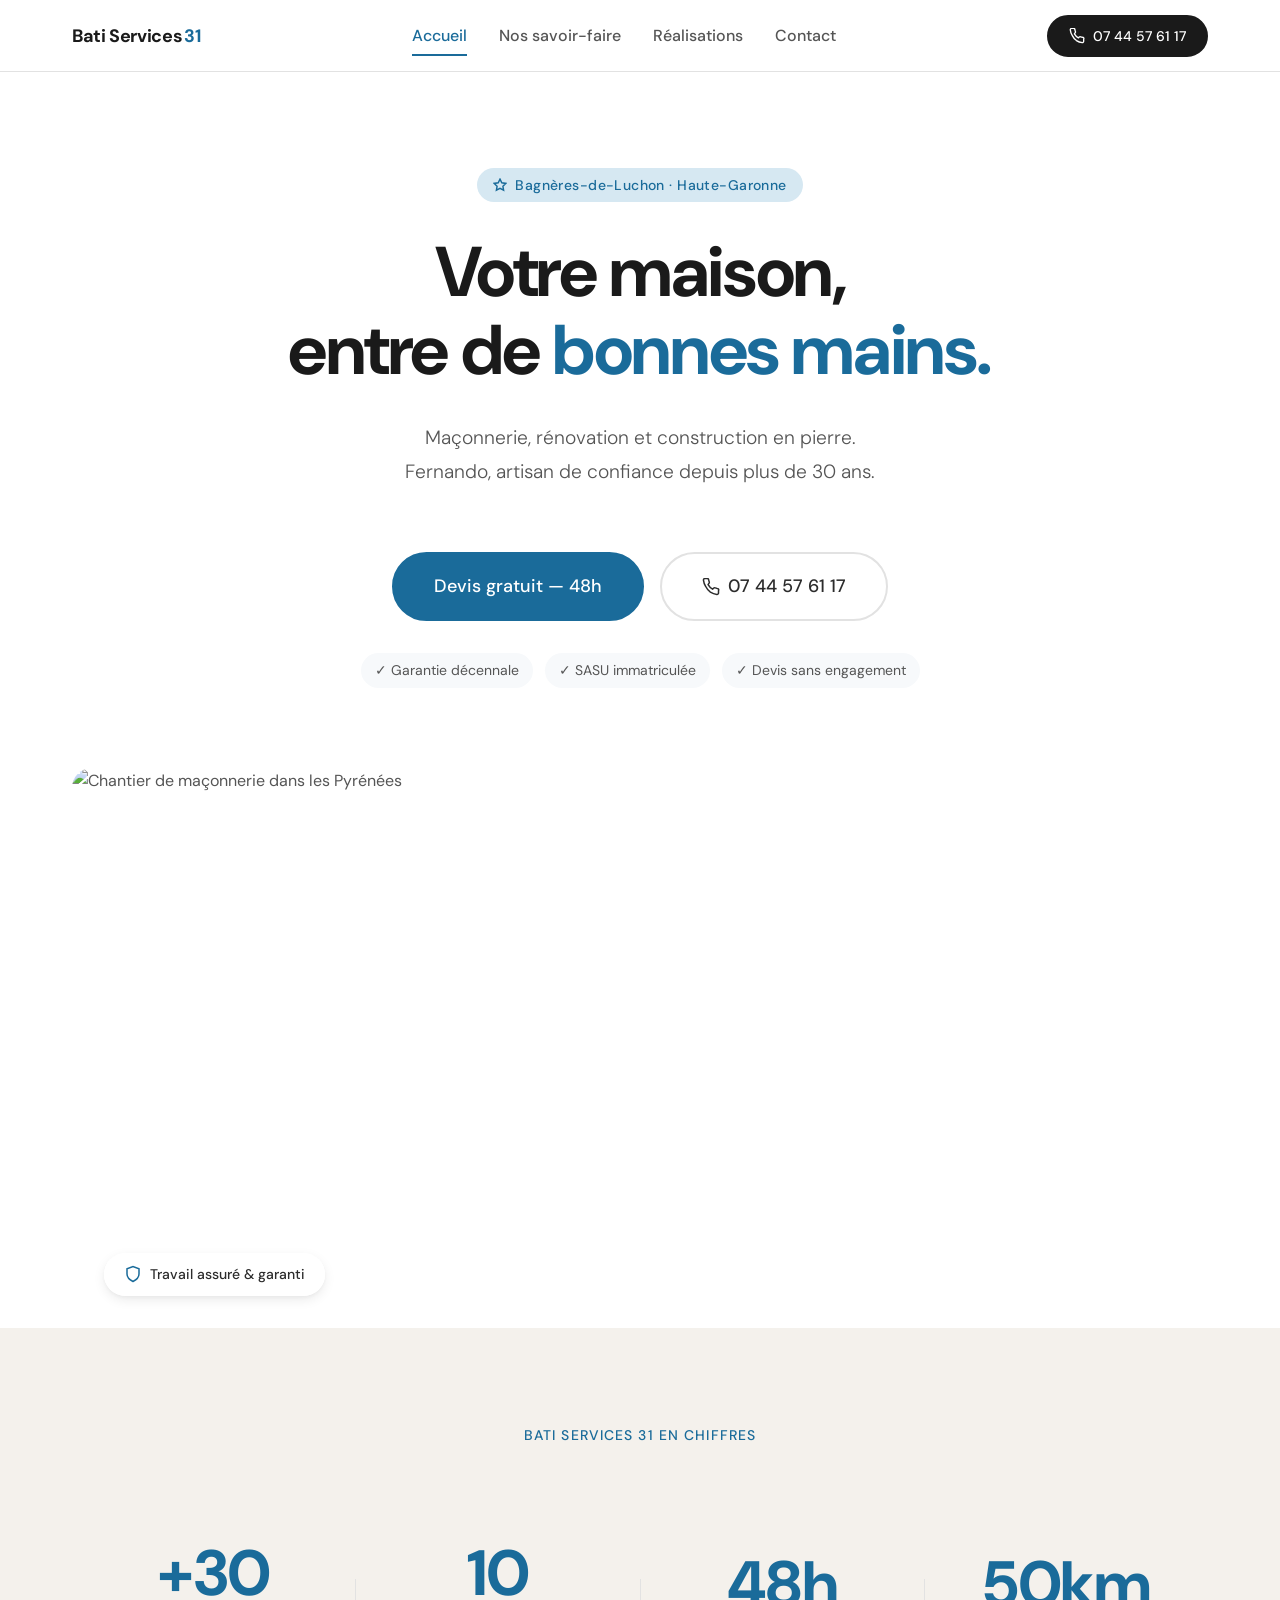
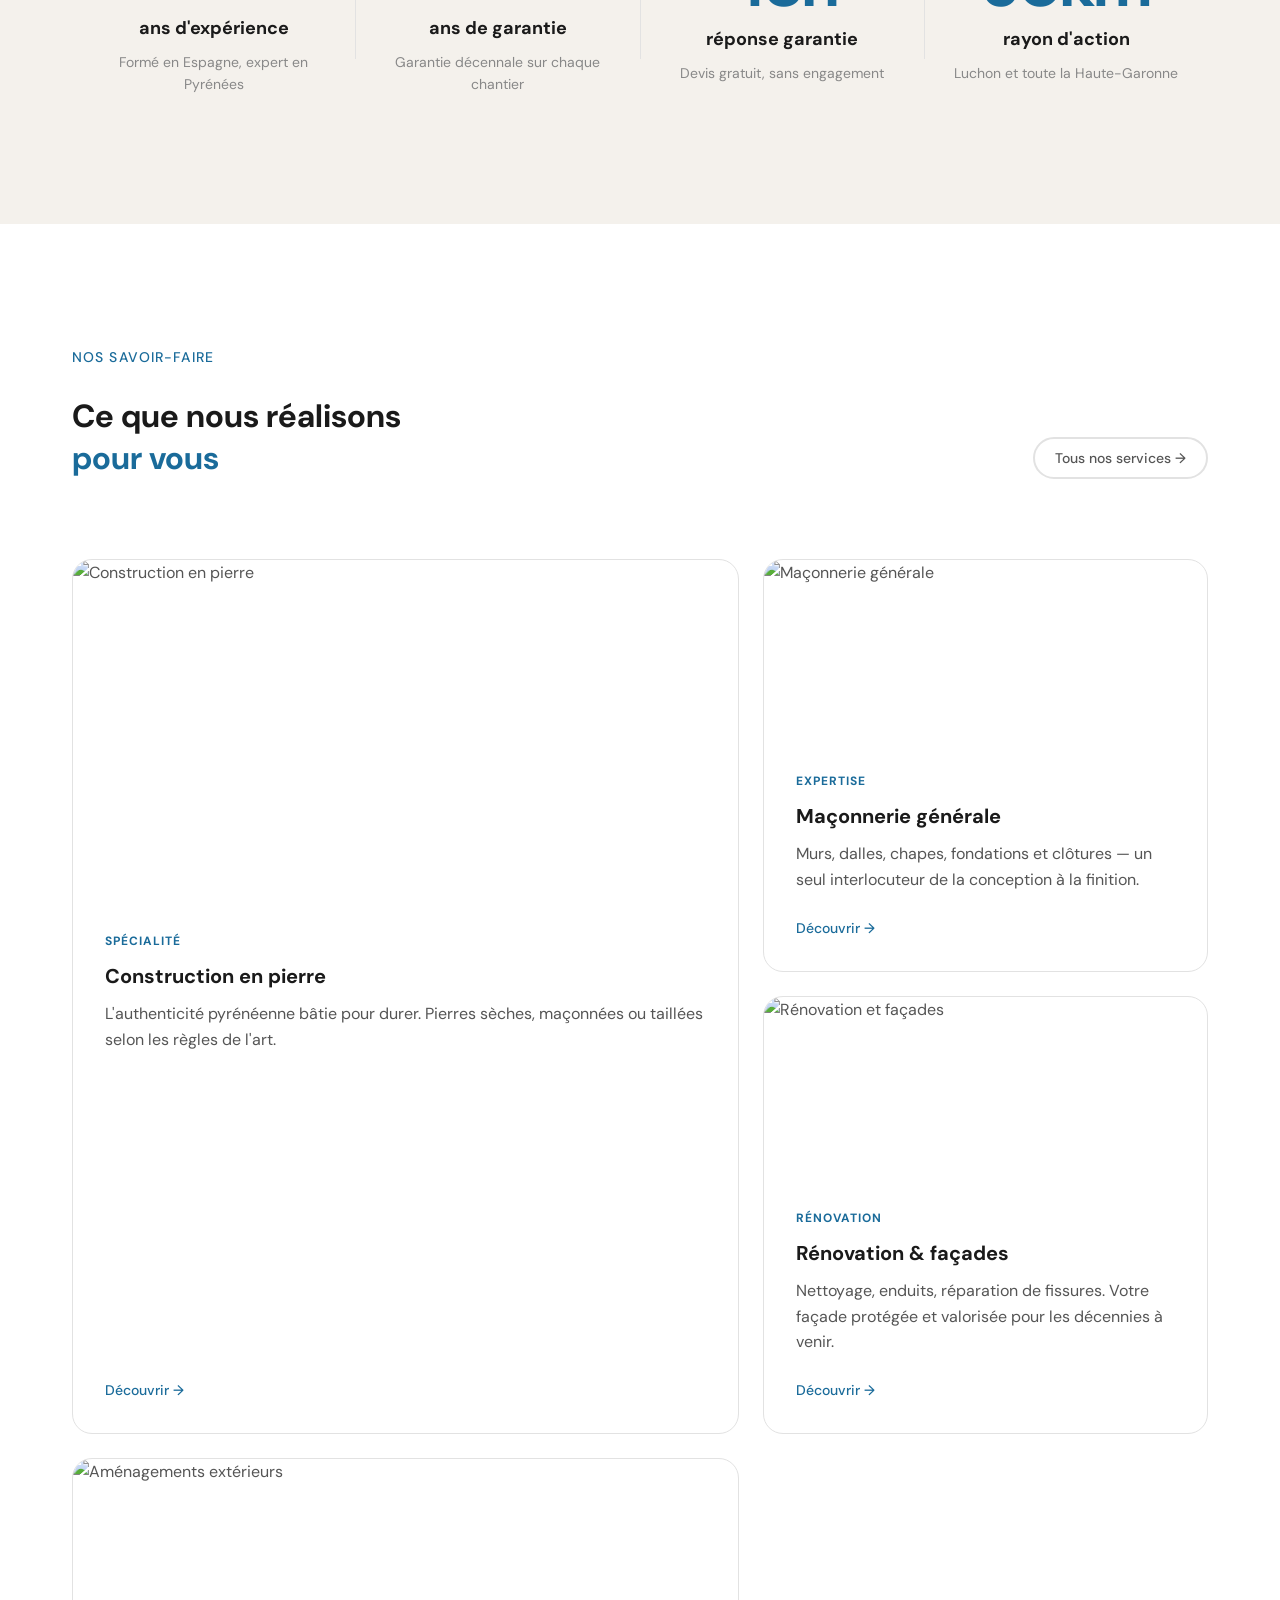
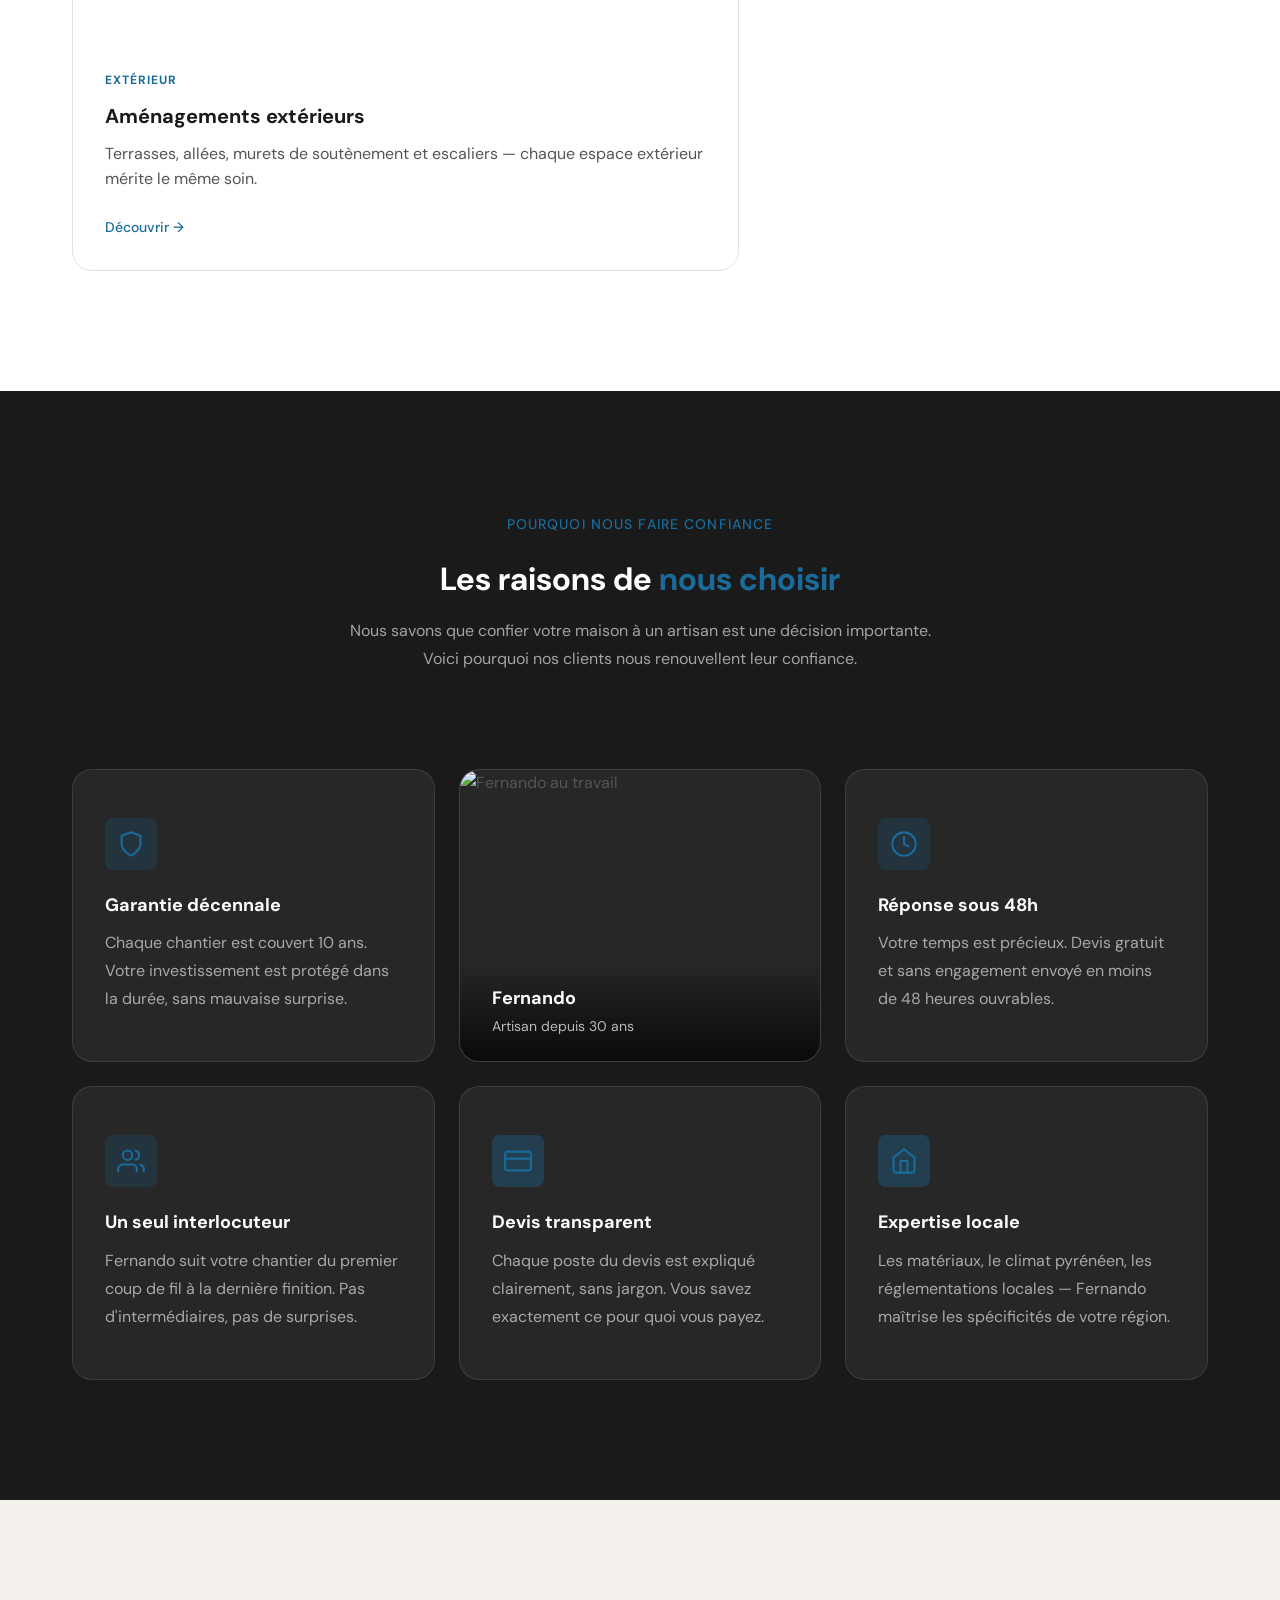
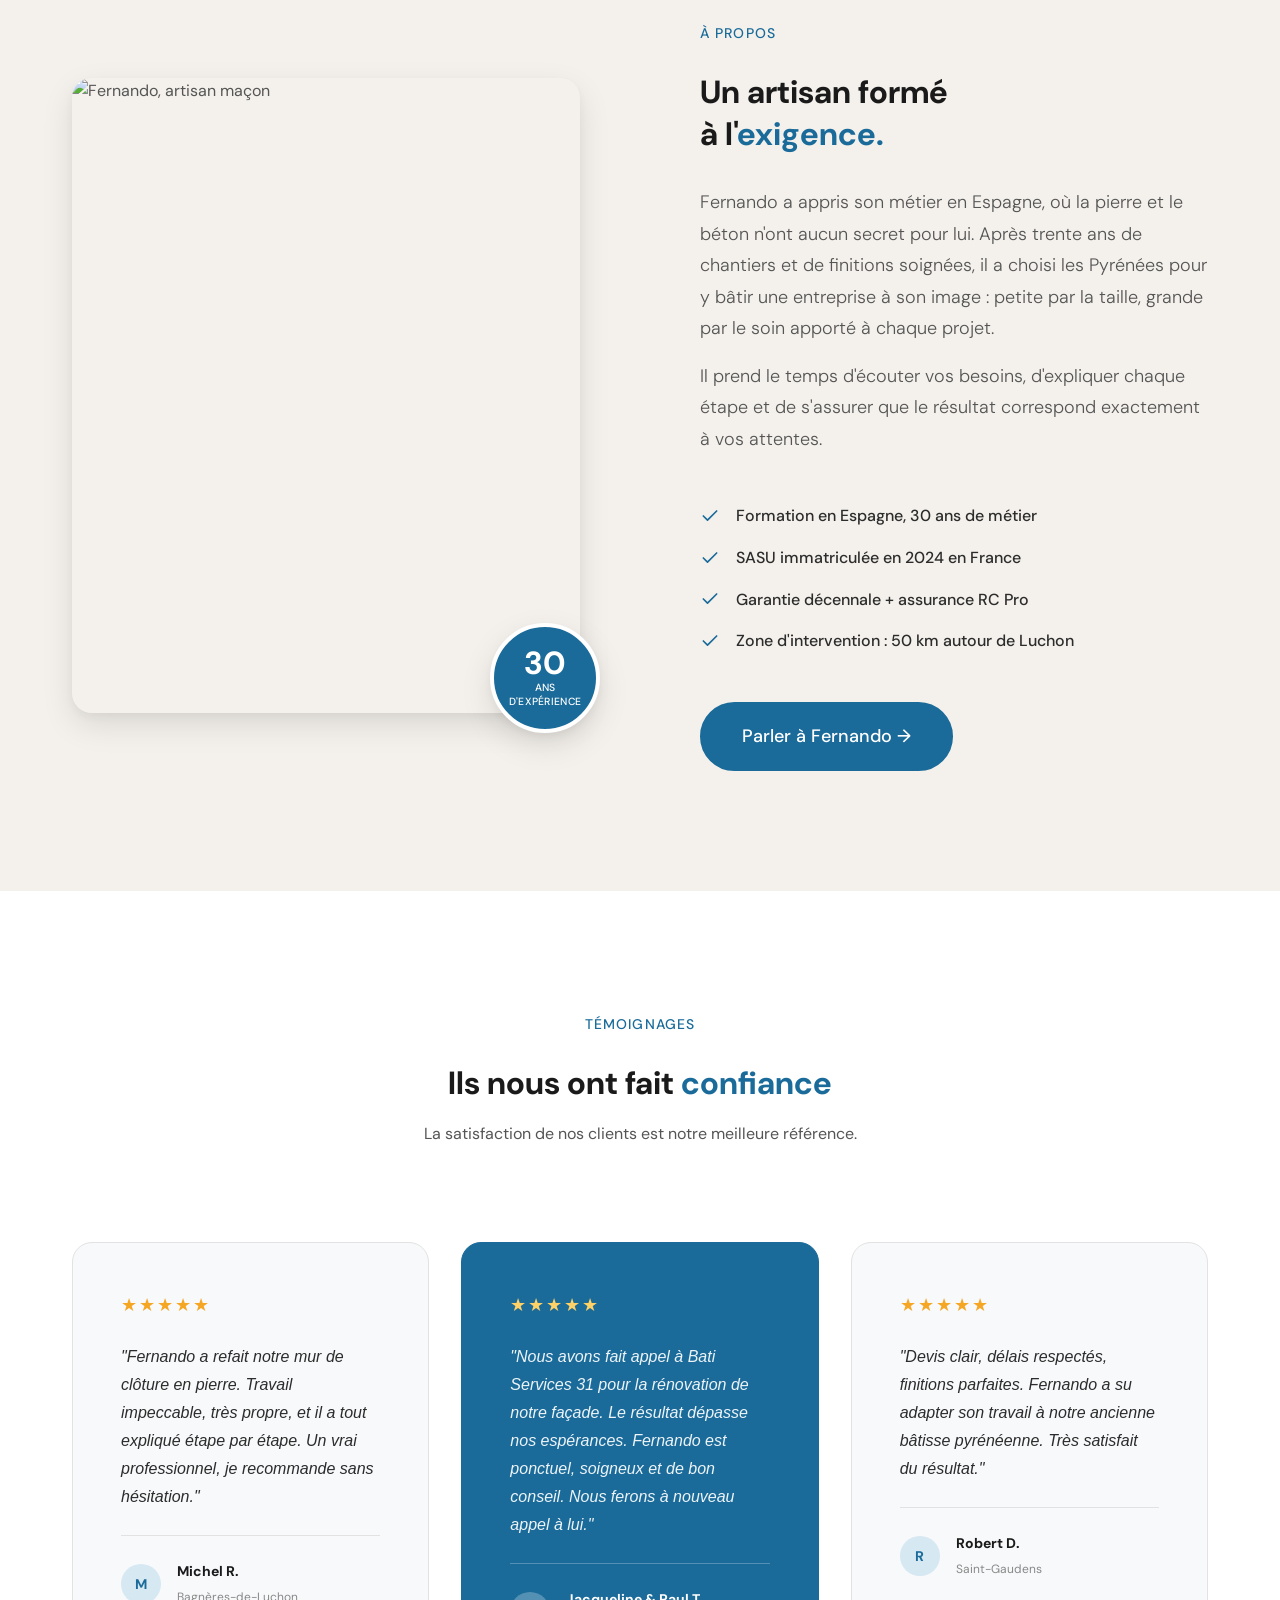
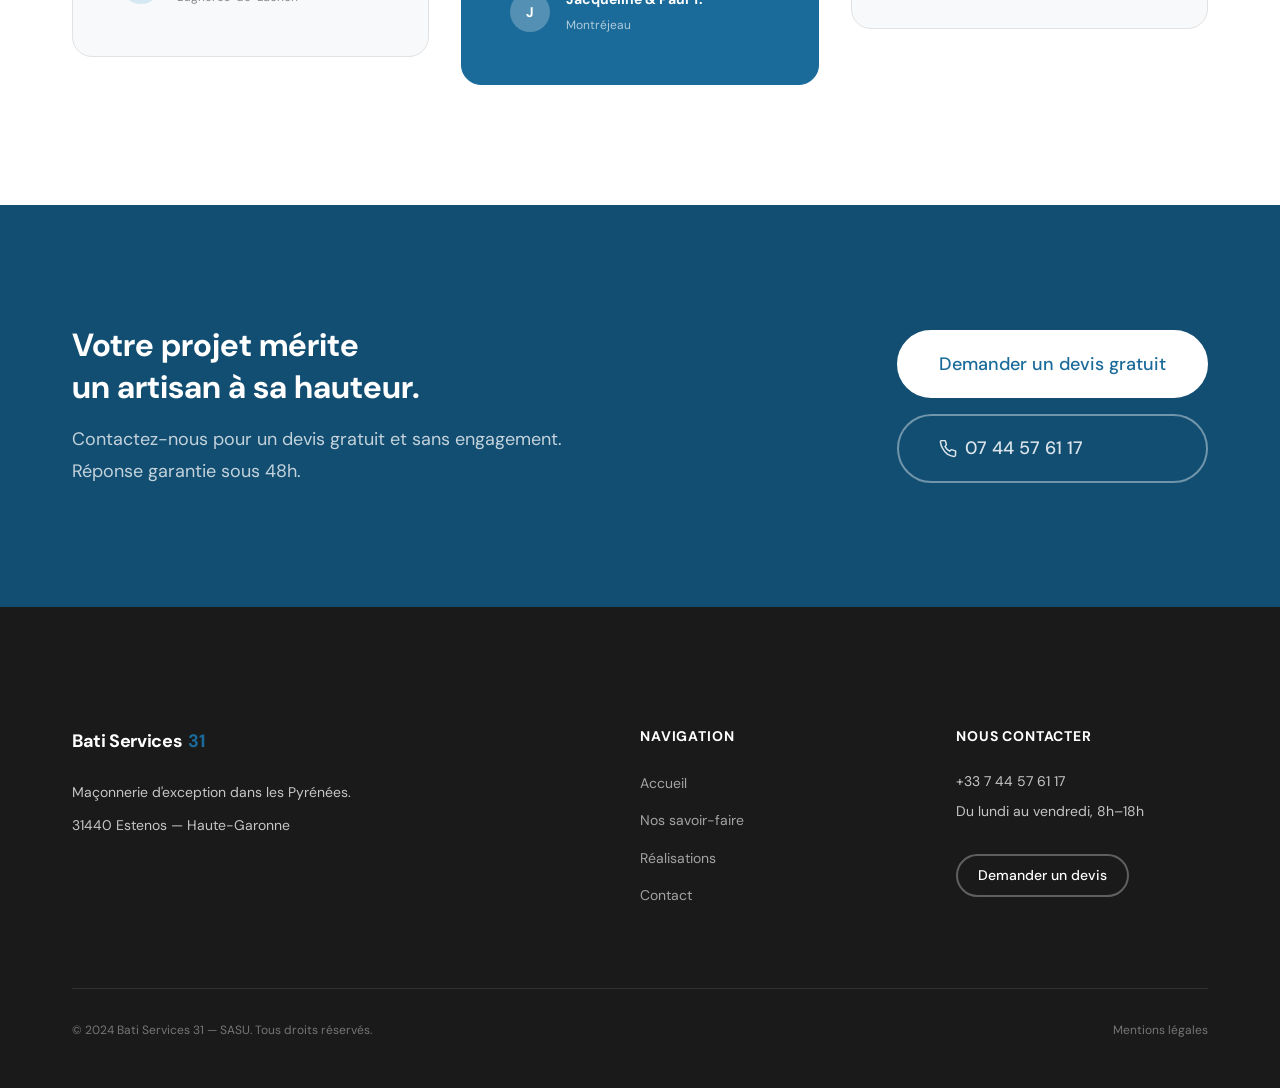
==== commit 7d679493: "Rediseño home inspirado en Delicut para público jubilado - Hero limpio centrado con foto grande deba" ====
--- a/index.html
+++ b/index.html
@@ -26,150 +26,324 @@
           <li><a href="realisations.html" class="nav-link">Réalisations</a></li>
           <li><a href="contact.html" class="nav-link">Contact</a></li>
         </ul>
-        <a href="contact.html" class="btn btn-primary btn-sm nav-cta">Devis gratuit</a>
+        <a href="tel:+33744576117" class="btn btn-phone btn-sm nav-cta">
+          <svg width="16" height="16" viewBox="0 0 24 24" fill="none" stroke="currentColor" stroke-width="2" stroke-linecap="round" stroke-linejoin="round"><path d="M22 16.92v3a2 2 0 0 1-2.18 2 19.79 19.79 0 0 1-8.63-3.07A19.5 19.5 0 0 1 4.99 11.4 19.79 19.79 0 0 1 1.93 2.78 2 2 0 0 1 3.9.6h3a2 2 0 0 1 2 1.72c.127.96.361 1.903.7 2.81a2 2 0 0 1-.45 2.11L8.09 8.91a16 16 0 0 0 6 6l1.27-1.27a2 2 0 0 1 2.11-.45c.907.339 1.85.573 2.81.7A2 2 0 0 1 22 16.92z"/></svg>
+          07 44 57 61 17
+        </a>
         <button class="nav-burger" aria-label="Menu" aria-expanded="false">
           <span></span><span></span><span></span>
         </button>
       </nav>
     </div>
-    <!-- Mobile nav -->
     <nav class="nav-mobile" aria-label="Navigation mobile">
       <a href="index.html" class="nav-link">Accueil</a>
       <a href="services.html" class="nav-link">Nos savoir-faire</a>
       <a href="realisations.html" class="nav-link">Réalisations</a>
       <a href="contact.html" class="nav-link">Contact</a>
-      <a href="contact.html" class="btn btn-primary btn-md">Devis gratuit</a>
+      <a href="tel:+33744576117" class="btn btn-primary btn-md">07 44 57 61 17</a>
     </nav>
   </header>
 
   <!-- ── HERO ── -->
-  <section class="hero">
-    <div class="hero-bg"></div>
-    <div class="hero-overlay"></div>
-    <div class="container">
-      <div class="hero-content fade-in">
-        <span class="hero-label">Bagnères-de-Luchon · Haute-Garonne</span>
-        <h1>Maçonnerie<br>d'exception<br>dans les Pyrénées.</h1>
-        <p class="hero-subtitle">
-          Bati Services 31 réalise vos projets de maçonnerie, rénovation
-          et aménagement avec le soin et la précision que vous méritez.
+  <section class="hero-v2">
+    <div class="container">
+      <div class="hero-v2-content fade-in">
+        <span class="hero-badge">
+          <svg width="14" height="14" viewBox="0 0 24 24" fill="none" stroke="currentColor" stroke-width="2.5"><path d="M12 2l3.09 6.26L22 9.27l-5 4.87 1.18 6.88L12 17.77l-6.18 3.25L7 14.14 2 9.27l6.91-1.01L12 2z"/></svg>
+          Bagnères-de-Luchon · Haute-Garonne
+        </span>
+        <h1>Votre maison,<br>entre de <span class="hero-accent">bonnes mains.</span></h1>
+        <p class="hero-v2-subtitle">
+          Maçonnerie, rénovation et construction en pierre.
+          <br>Fernando, artisan de confiance depuis plus de 30 ans.
         </p>
-        <div class="hero-actions">
-          <a href="contact.html" class="btn btn-primary btn-lg">Demandez un devis gratuit</a>
-          <a href="realisations.html" class="btn btn-lg" style="border: 2px solid rgba(255,255,255,0.5); color: white; background: transparent;">
-            Découvrez nos réalisations
+        <div class="hero-v2-actions">
+          <a href="contact.html" class="btn btn-primary btn-lg">Devis gratuit — 48h</a>
+          <a href="tel:+33744576117" class="btn btn-outline-hero btn-lg">
+            <svg width="18" height="18" viewBox="0 0 24 24" fill="none" stroke="currentColor" stroke-width="2" stroke-linecap="round" stroke-linejoin="round"><path d="M22 16.92v3a2 2 0 0 1-2.18 2 19.79 19.79 0 0 1-8.63-3.07A19.5 19.5 0 0 1 4.99 11.4 19.79 19.79 0 0 1 1.93 2.78 2 2 0 0 1 3.9.6h3a2 2 0 0 1 2 1.72c.127.96.361 1.903.7 2.81a2 2 0 0 1-.45 2.11L8.09 8.91a16 16 0 0 0 6 6l1.27-1.27a2 2 0 0 1 2.11-.45c.907.339 1.85.573 2.81.7A2 2 0 0 1 22 16.92z"/></svg>
+            07 44 57 61 17
           </a>
         </div>
-      </div>
-    </div>
-  </section>
-
-  <!-- ── TRUST BAR ── -->
-  <section class="trust-bar">
-    <div class="container">
-      <div class="trust-grid">
-        <div class="trust-item fade-in">
-          <span class="trust-number">+30</span>
-          <span class="trust-label">ans d'expérience</span>
-          <p class="trust-desc">Depuis l'Espagne jusqu'aux Pyrénées françaises</p>
-        </div>
-        <div class="trust-item fade-in">
-          <span class="trust-number">✓</span>
-          <span class="trust-label">Garantie décennale</span>
-          <p class="trust-desc">Votre investissement protégé</p>
-        </div>
-        <div class="trust-item fade-in">
-          <span class="trust-number">48h</span>
-          <span class="trust-label">Réponse garantie</span>
-          <p class="trust-desc">Devis sans engagement, sans attente</p>
-        </div>
-      </div>
-    </div>
-  </section>
-
-  <!-- ── À PROPOS (preview) ── -->
-  <section class="about-section">
-    <div class="container">
-      <div class="about-grid">
-        <div class="about-image-placeholder fade-in">
+        <div class="hero-v2-pills">
+          <span class="hero-pill">✓ Garantie décennale</span>
+          <span class="hero-pill">✓ SASU immatriculée</span>
+          <span class="hero-pill">✓ Devis sans engagement</span>
+        </div>
+      </div>
+      <div class="hero-v2-photo fade-in">
+        <img
+          src="https://images.unsplash.com/photo-1504307651254-35680f356dfd?auto=format&fit=crop&w=1400&q=85"
+          alt="Chantier de maçonnerie dans les Pyrénées"
+          loading="eager"
+        >
+        <div class="hero-v2-photo-tag">
+          <svg width="18" height="18" viewBox="0 0 24 24" fill="none" stroke="currentColor" stroke-width="2"><path d="M12 22s8-4 8-10V5l-8-3-8 3v7c0 6 8 10 8 10z"/></svg>
+          Travail assuré &amp; garanti
+        </div>
+      </div>
+    </div>
+  </section>
+
+  <!-- ── STATS BAR ── -->
+  <section class="stats-bar">
+    <div class="container">
+      <p class="stats-bar-label">Bati Services 31 en chiffres</p>
+      <div class="stats-grid">
+        <div class="stat-item fade-in">
+          <span class="stat-number">+30</span>
+          <span class="stat-title">ans d'expérience</span>
+          <span class="stat-sub">Formé en Espagne, expert en Pyrénées</span>
+        </div>
+        <div class="stat-divider"></div>
+        <div class="stat-item fade-in">
+          <span class="stat-number">10</span>
+          <span class="stat-title">ans de garantie</span>
+          <span class="stat-sub">Garantie décennale sur chaque chantier</span>
+        </div>
+        <div class="stat-divider"></div>
+        <div class="stat-item fade-in">
+          <span class="stat-number">48h</span>
+          <span class="stat-title">réponse garantie</span>
+          <span class="stat-sub">Devis gratuit, sans engagement</span>
+        </div>
+        <div class="stat-divider"></div>
+        <div class="stat-item fade-in">
+          <span class="stat-number">50km</span>
+          <span class="stat-title">rayon d'action</span>
+          <span class="stat-sub">Luchon et toute la Haute-Garonne</span>
+        </div>
+      </div>
+    </div>
+  </section>
+
+  <!-- ── NOS SAVOIR-FAIRE (photo cards) ── -->
+  <section class="services-visual">
+    <div class="container">
+      <div class="sv-header fade-in">
+        <div>
+          <span class="section-label">Nos savoir-faire</span>
+          <h2>Ce que nous réalisons<br><span class="accent-text">pour vous</span></h2>
+        </div>
+        <a href="services.html" class="btn btn-ghost btn-sm">Tous nos services →</a>
+      </div>
+      <div class="sv-grid">
+
+        <div class="sv-card sv-card--large fade-in">
+          <div class="sv-card-img">
+            <img src="https://images.unsplash.com/photo-1589939705384-5185137a7f0f?auto=format&fit=crop&w=800&q=80" alt="Construction en pierre" loading="lazy">
+          </div>
+          <div class="sv-card-body">
+            <span class="sv-card-tag">Spécialité</span>
+            <h3>Construction en pierre</h3>
+            <p>L'authenticité pyrénéenne bâtie pour durer. Pierres sèches, maçonnées ou taillées selon les règles de l'art.</p>
+            <a href="services.html#pierre" class="sv-card-link">Découvrir →</a>
+          </div>
+        </div>
+
+        <div class="sv-card fade-in">
+          <div class="sv-card-img">
+            <img src="https://images.unsplash.com/photo-1621905251189-08b45249ff78?auto=format&fit=crop&w=600&q=80" alt="Maçonnerie générale" loading="lazy">
+          </div>
+          <div class="sv-card-body">
+            <span class="sv-card-tag">Expertise</span>
+            <h3>Maçonnerie générale</h3>
+            <p>Murs, dalles, chapes, fondations et clôtures — un seul interlocuteur de la conception à la finition.</p>
+            <a href="services.html#maconnerie" class="sv-card-link">Découvrir →</a>
+          </div>
+        </div>
+
+        <div class="sv-card fade-in">
+          <div class="sv-card-img">
+            <img src="https://images.unsplash.com/photo-1558618666-fcd25c85cd64?auto=format&fit=crop&w=600&q=80" alt="Rénovation et façades" loading="lazy">
+          </div>
+          <div class="sv-card-body">
+            <span class="sv-card-tag">Rénovation</span>
+            <h3>Rénovation &amp; façades</h3>
+            <p>Nettoyage, enduits, réparation de fissures. Votre façade protégée et valorisée pour les décennies à venir.</p>
+            <a href="services.html#facades" class="sv-card-link">Découvrir →</a>
+          </div>
+        </div>
+
+        <div class="sv-card fade-in">
+          <div class="sv-card-img">
+            <img src="https://images.unsplash.com/photo-1600585154340-be6161a56a0c?auto=format&fit=crop&w=600&q=80" alt="Aménagements extérieurs" loading="lazy">
+          </div>
+          <div class="sv-card-body">
+            <span class="sv-card-tag">Extérieur</span>
+            <h3>Aménagements extérieurs</h3>
+            <p>Terrasses, allées, murets de soutènement et escaliers — chaque espace extérieur mérite le même soin.</p>
+            <a href="services.html#exterieur" class="sv-card-link">Découvrir →</a>
+          </div>
+        </div>
+
+      </div>
+    </div>
+  </section>
+
+  <!-- ── POURQUOI NOUS CHOISIR (dark) ── -->
+  <section class="features-dark">
+    <div class="container">
+      <div class="fd-header fade-in">
+        <span class="section-label-light">Pourquoi nous faire confiance</span>
+        <h2>Les raisons de <span class="accent-text">nous choisir</span></h2>
+        <p>Nous savons que confier votre maison à un artisan est une décision importante.<br>Voici pourquoi nos clients nous renouvellent leur confiance.</p>
+      </div>
+      <div class="fd-grid">
+
+        <div class="fd-card fade-in">
+          <div class="fd-card-icon">
+            <svg width="28" height="28" viewBox="0 0 24 24" fill="none" stroke="currentColor" stroke-width="1.8" stroke-linecap="round" stroke-linejoin="round"><path d="M12 22s8-4 8-10V5l-8-3-8 3v7c0 6 8 10 8 10z"/></svg>
+          </div>
+          <h3>Garantie décennale</h3>
+          <p>Chaque chantier est couvert 10 ans. Votre investissement est protégé dans la durée, sans mauvaise surprise.</p>
+        </div>
+
+        <div class="fd-card fd-card--photo fade-in">
+          <img src="https://images.unsplash.com/photo-1581578731548-c64695cc6952?auto=format&fit=crop&w=600&q=80" alt="Fernando au travail" loading="lazy">
+          <div class="fd-card-photo-overlay">
+            <strong>Fernando</strong>
+            <span>Artisan depuis 30 ans</span>
+          </div>
+        </div>
+
+        <div class="fd-card fade-in">
+          <div class="fd-card-icon">
+            <svg width="28" height="28" viewBox="0 0 24 24" fill="none" stroke="currentColor" stroke-width="1.8" stroke-linecap="round" stroke-linejoin="round"><circle cx="12" cy="12" r="10"/><polyline points="12,6 12,12 16,14"/></svg>
+          </div>
+          <h3>Réponse sous 48h</h3>
+          <p>Votre temps est précieux. Devis gratuit et sans engagement envoyé en moins de 48 heures ouvrables.</p>
+        </div>
+
+        <div class="fd-card fade-in">
+          <div class="fd-card-icon">
+            <svg width="28" height="28" viewBox="0 0 24 24" fill="none" stroke="currentColor" stroke-width="1.8" stroke-linecap="round" stroke-linejoin="round"><path d="M17 21v-2a4 4 0 0 0-4-4H5a4 4 0 0 0-4 4v2"/><circle cx="9" cy="7" r="4"/><path d="M23 21v-2a4 4 0 0 0-3-3.87"/><path d="M16 3.13a4 4 0 0 1 0 7.75"/></svg>
+          </div>
+          <h3>Un seul interlocuteur</h3>
+          <p>Fernando suit votre chantier du premier coup de fil à la dernière finition. Pas d'intermédiaires, pas de surprises.</p>
+        </div>
+
+        <div class="fd-card fade-in">
+          <div class="fd-card-icon fd-card-icon--accent">
+            <svg width="28" height="28" viewBox="0 0 24 24" fill="none" stroke="currentColor" stroke-width="1.8" stroke-linecap="round" stroke-linejoin="round"><rect x="1" y="4" width="22" height="16" rx="2" ry="2"/><line x1="1" y1="10" x2="23" y2="10"/></svg>
+          </div>
+          <h3>Devis transparent</h3>
+          <p>Chaque poste du devis est expliqué clairement, sans jargon. Vous savez exactement ce pour quoi vous payez.</p>
+        </div>
+
+        <div class="fd-card fade-in">
+          <div class="fd-card-icon fd-card-icon--accent">
+            <svg width="28" height="28" viewBox="0 0 24 24" fill="none" stroke="currentColor" stroke-width="1.8" stroke-linecap="round" stroke-linejoin="round"><path d="M3 9l9-7 9 7v11a2 2 0 0 1-2 2H5a2 2 0 0 1-2-2z"/><polyline points="9,22 9,12 15,12 15,22"/></svg>
+          </div>
+          <h3>Expertise locale</h3>
+          <p>Les matériaux, le climat pyrénéen, les réglementations locales — Fernando maîtrise les spécificités de votre région.</p>
+        </div>
+
+      </div>
+    </div>
+  </section>
+
+  <!-- ── À PROPOS FERNANDO ── -->
+  <section class="about-v2">
+    <div class="container">
+      <div class="about-v2-grid">
+        <div class="about-v2-photo fade-in">
           <img
-            src="https://images.unsplash.com/photo-1589939705384-5185137a7f0f?auto=format&fit=crop&w=600&q=80"
-            alt="Artisan maçon travaillant la pierre"
+            src="https://images.unsplash.com/photo-1566492031773-4f4e44671857?auto=format&fit=crop&w=600&q=80"
+            alt="Fernando, artisan maçon"
             loading="lazy"
           >
-        </div>
-        <div class="about-text fade-in">
+          <div class="about-v2-badge">
+            <span class="about-v2-badge-number">30</span>
+            <span class="about-v2-badge-text">ans<br>d'expérience</span>
+          </div>
+        </div>
+        <div class="about-v2-content fade-in">
           <span class="section-label">À propos</span>
-          <h2>Un artisan<br>formé à l'exigence.</h2>
+          <h2>Un artisan formé<br>à l'<span class="accent-text">exigence.</span></h2>
           <p>
             Fernando a appris son métier en Espagne, où la pierre et le béton
             n'ont aucun secret pour lui. Après trente ans de chantiers et de finitions
-            soignées, il a choisi les Pyrénées pour y bâtir quelque chose à son image :
-            une entreprise petite par la taille, grande par le soin apporté à chaque projet.
+            soignées, il a choisi les Pyrénées pour y bâtir une entreprise à son image :
+            petite par la taille, grande par le soin apporté à chaque projet.
           </p>
-          <div class="about-stats">
-            <div class="stat"><strong>30 ans</strong><span>d'expérience</span></div>
-            <div class="stat"><strong>2024</strong><span>création de SASU</span></div>
-            <div class="stat"><strong>50 km</strong><span>de rayon d'action</span></div>
-          </div>
-        </div>
-      </div>
-    </div>
-  </section>
-
-  <!-- ── SERVICES PREVIEW ── -->
-  <section class="services-preview">
-    <div class="container">
-      <div class="section-header fade-in">
-        <span class="section-label">Nos savoir-faire</span>
-        <h2>Ce que nous construisons pour vous</h2>
-        <a href="services.html" class="btn btn-ghost btn-sm">Tous nos services →</a>
-      </div>
-      <div class="services-grid">
-
-        <div class="service-card fade-in">
-          <div class="service-card-icon">
-            <svg width="32" height="32" viewBox="0 0 32 32" fill="none" stroke="currentColor" stroke-width="1.5" stroke-linecap="round" stroke-linejoin="round">
-              <rect x="3" y="3" width="12" height="8" rx="1"/>
-              <rect x="17" y="3" width="12" height="8" rx="1"/>
-              <rect x="3" y="14" width="12" height="8" rx="1"/>
-              <rect x="17" y="14" width="12" height="8" rx="1"/>
-              <rect x="8" y="24" width="16" height="5" rx="1"/>
-            </svg>
-          </div>
-          <h3>Construction en pierre</h3>
-          <p>L'authenticité pyrénéenne, bâtie pour durer. Pierres sèches, maçonnées ou taillées, nous maîtrisons chaque technique.</p>
-          <a href="services.html#pierre" class="service-card-link">En savoir plus →</a>
-        </div>
-
-        <div class="service-card fade-in">
-          <div class="service-card-icon">
-            <svg width="32" height="32" viewBox="0 0 32 32" fill="none" stroke="currentColor" stroke-width="1.5" stroke-linecap="round" stroke-linejoin="round">
-              <rect x="2" y="8" width="28" height="6" rx="1"/>
-              <rect x="2" y="18" width="28" height="6" rx="1"/>
-              <line x1="8" y1="8" x2="8" y2="4"/><line x1="16" y1="8" x2="16" y2="4"/><line x1="24" y1="8" x2="24" y2="4"/>
-              <line x1="5" y1="18" x2="5" y2="14"/><line x1="13" y1="18" x2="13" y2="14"/><line x1="21" y1="18" x2="21" y2="14"/>
-            </svg>
-          </div>
-          <h3>Maçonnerie générale</h3>
-          <p>De la fondation aux finitions, un seul interlocuteur. Murs, dalles, chapes et clôtures avec la même rigueur.</p>
-          <a href="services.html#maconnerie" class="service-card-link">En savoir plus →</a>
-        </div>
-
-        <div class="service-card fade-in">
-          <div class="service-card-icon">
-            <svg width="32" height="32" viewBox="0 0 32 32" fill="none" stroke="currentColor" stroke-width="1.5" stroke-linecap="round" stroke-linejoin="round">
-              <rect x="2" y="2" width="9" height="9" rx="1"/>
-              <rect x="13" y="2" width="9" height="9" rx="1"/>
-              <rect x="24" y="2" width="6" height="9" rx="1"/>
-              <rect x="2" y="13" width="9" height="9" rx="1"/>
-              <rect x="13" y="13" width="9" height="9" rx="1"/>
-              <rect x="2" y="24" width="9" height="6" rx="1"/>
-            </svg>
-          </div>
-          <h3>Rénovation &amp; façades</h3>
-          <p>Redonner vie à votre bâtiment. Nettoyage, enduits, réparation de fissures — une façade protégée et valorisée.</p>
-          <a href="services.html#facades" class="service-card-link">En savoir plus →</a>
+          <p>
+            Il prend le temps d'écouter vos besoins, d'expliquer chaque étape
+            et de s'assurer que le résultat correspond exactement à vos attentes.
+          </p>
+          <div class="about-v2-items">
+            <div class="about-v2-item">
+              <svg width="20" height="20" viewBox="0 0 24 24" fill="none" stroke="currentColor" stroke-width="2" stroke-linecap="round" stroke-linejoin="round"><polyline points="20,6 9,17 4,12"/></svg>
+              <span>Formation en Espagne, 30 ans de métier</span>
+            </div>
+            <div class="about-v2-item">
+              <svg width="20" height="20" viewBox="0 0 24 24" fill="none" stroke="currentColor" stroke-width="2" stroke-linecap="round" stroke-linejoin="round"><polyline points="20,6 9,17 4,12"/></svg>
+              <span>SASU immatriculée en 2024 en France</span>
+            </div>
+            <div class="about-v2-item">
+              <svg width="20" height="20" viewBox="0 0 24 24" fill="none" stroke="currentColor" stroke-width="2" stroke-linecap="round" stroke-linejoin="round"><polyline points="20,6 9,17 4,12"/></svg>
+              <span>Garantie décennale + assurance RC Pro</span>
+            </div>
+            <div class="about-v2-item">
+              <svg width="20" height="20" viewBox="0 0 24 24" fill="none" stroke="currentColor" stroke-width="2" stroke-linecap="round" stroke-linejoin="round"><polyline points="20,6 9,17 4,12"/></svg>
+              <span>Zone d'intervention : 50 km autour de Luchon</span>
+            </div>
+          </div>
+          <a href="contact.html" class="btn btn-primary btn-lg">Parler à Fernando →</a>
+        </div>
+      </div>
+    </div>
+  </section>
+
+  <!-- ── TÉMOIGNAGES ── -->
+  <section class="testimonials-v2">
+    <div class="container">
+      <div class="tv2-header fade-in">
+        <span class="section-label">Témoignages</span>
+        <h2>Ils nous ont fait <span class="accent-text">confiance</span></h2>
+        <p>La satisfaction de nos clients est notre meilleure référence.</p>
+      </div>
+      <div class="tv2-grid">
+
+        <div class="tv2-card fade-in">
+          <div class="tv2-stars">★★★★★</div>
+          <blockquote>
+            "Fernando a refait notre mur de clôture en pierre. Travail impeccable, très propre, et il a tout expliqué étape par étape. Un vrai professionnel, je recommande sans hésitation."
+          </blockquote>
+          <div class="tv2-author">
+            <div class="tv2-avatar">M</div>
+            <div>
+              <strong>Michel R.</strong>
+              <span>Bagnères-de-Luchon</span>
+            </div>
+          </div>
+        </div>
+
+        <div class="tv2-card tv2-card--featured fade-in">
+          <div class="tv2-stars">★★★★★</div>
+          <blockquote>
+            "Nous avons fait appel à Bati Services 31 pour la rénovation de notre façade. Le résultat dépasse nos espérances. Fernando est ponctuel, soigneux et de bon conseil. Nous ferons à nouveau appel à lui."
+          </blockquote>
+          <div class="tv2-author">
+            <div class="tv2-avatar">J</div>
+            <div>
+              <strong>Jacqueline &amp; Paul T.</strong>
+              <span>Montréjeau</span>
+            </div>
+          </div>
+        </div>
+
+        <div class="tv2-card fade-in">
+          <div class="tv2-stars">★★★★★</div>
+          <blockquote>
+            "Devis clair, délais respectés, finitions parfaites. Fernando a su adapter son travail à notre ancienne bâtisse pyrénéenne. Très satisfait du résultat."
+          </blockquote>
+          <div class="tv2-author">
+            <div class="tv2-avatar">R</div>
+            <div>
+              <strong>Robert D.</strong>
+              <span>Saint-Gaudens</span>
+            </div>
+          </div>
         </div>
 
       </div>
@@ -177,14 +351,21 @@
   </section>
 
   <!-- ── CTA BANNER ── -->
-  <section class="cta-banner">
-    <div class="container">
-      <h2 class="fade-in">Votre projet mérite un artisan à sa hauteur.</h2>
-      <p class="fade-in">
-        Contactez-nous pour un devis gratuit et sans engagement.<br>
-        Réponse sous 48h.
-      </p>
-      <a href="contact.html" class="btn btn-white btn-lg fade-in">Demander un devis gratuit</a>
+  <section class="cta-banner-v2">
+    <div class="container">
+      <div class="cta-banner-v2-inner fade-in">
+        <div class="cta-banner-v2-text">
+          <h2>Votre projet mérite<br>un artisan à sa hauteur.</h2>
+          <p>Contactez-nous pour un devis gratuit et sans engagement.<br>Réponse garantie sous 48h.</p>
+        </div>
+        <div class="cta-banner-v2-actions">
+          <a href="contact.html" class="btn btn-white btn-lg">Demander un devis gratuit</a>
+          <a href="tel:+33744576117" class="btn btn-outline-white btn-lg">
+            <svg width="18" height="18" viewBox="0 0 24 24" fill="none" stroke="currentColor" stroke-width="2" stroke-linecap="round" stroke-linejoin="round"><path d="M22 16.92v3a2 2 0 0 1-2.18 2 19.79 19.79 0 0 1-8.63-3.07A19.5 19.5 0 0 1 4.99 11.4 19.79 19.79 0 0 1 1.93 2.78 2 2 0 0 1 3.9.6h3a2 2 0 0 1 2 1.72c.127.96.361 1.903.7 2.81a2 2 0 0 1-.45 2.11L8.09 8.91a16 16 0 0 0 6 6l1.27-1.27a2 2 0 0 1 2.11-.45c.907.339 1.85.573 2.81.7A2 2 0 0 1 22 16.92z"/></svg>
+            07 44 57 61 17
+          </a>
+        </div>
+      </div>
     </div>
   </section>
 
--- a/assets/css/style.css
+++ b/assets/css/style.css
@@ -579,6 +579,610 @@
   border-color: var(--color-stone);
   transform: translateY(-1px);
   box-shadow: var(--shadow-md);
+}
+
+/* ============================================================
+   HERO V2 (index redesign — Delicut-inspired)
+   ============================================================ */
+.hero-v2 {
+  background: var(--color-white);
+  padding: var(--space-10) 0 0;
+  overflow: hidden;
+}
+.hero-v2 .container {
+  display: flex;
+  flex-direction: column;
+  gap: var(--space-9);
+}
+.hero-v2-content {
+  max-width: 760px;
+  margin: 0 auto;
+  text-align: center;
+}
+.hero-badge {
+  display: inline-flex;
+  align-items: center;
+  gap: var(--space-2);
+  font-size: var(--text-sm);
+  font-weight: var(--weight-medium);
+  color: var(--color-blue);
+  background: var(--color-blue-light);
+  border-radius: var(--radius-pill);
+  padding: 6px 16px;
+  margin-bottom: var(--space-6);
+  letter-spacing: 0.03em;
+}
+.hero-v2 h1 {
+  font-size: clamp(2.75rem, 5.5vw, 5rem);
+  font-weight: 700;
+  color: var(--color-black);
+  line-height: 1.1;
+  letter-spacing: -0.02em;
+  margin-bottom: var(--space-6);
+}
+.hero-accent { color: var(--color-blue); }
+.accent-text  { color: var(--color-blue); }
+.hero-v2-subtitle {
+  font-size: clamp(1.05rem, 1.8vw, 1.2rem);
+  font-weight: var(--weight-light);
+  color: var(--color-mid);
+  line-height: var(--leading-relaxed);
+  margin-bottom: var(--space-8);
+}
+.hero-v2-actions {
+  display: flex;
+  gap: var(--space-4);
+  justify-content: center;
+  flex-wrap: wrap;
+  margin-bottom: var(--space-6);
+}
+.btn-outline-hero {
+  background: transparent;
+  color: var(--color-dark);
+  border-color: var(--color-border);
+}
+.btn-outline-hero:hover {
+  border-color: var(--color-blue);
+  color: var(--color-blue);
+}
+.hero-v2-pills {
+  display: flex;
+  gap: var(--space-3);
+  justify-content: center;
+  flex-wrap: wrap;
+}
+.hero-pill {
+  font-size: var(--text-sm);
+  color: var(--color-mid);
+  background: var(--color-gray-light);
+  border-radius: var(--radius-pill);
+  padding: 6px 14px;
+}
+.hero-v2-photo {
+  position: relative;
+  width: 100%;
+  border-radius: var(--radius-xl) var(--radius-xl) 0 0;
+  overflow: hidden;
+  max-height: 560px;
+}
+.hero-v2-photo img {
+  width: 100%;
+  height: 560px;
+  object-fit: cover;
+  display: block;
+}
+.hero-v2-photo-tag {
+  position: absolute;
+  bottom: var(--space-6);
+  left: var(--space-6);
+  display: inline-flex;
+  align-items: center;
+  gap: var(--space-2);
+  background: rgba(255,255,255,0.92);
+  backdrop-filter: blur(8px);
+  -webkit-backdrop-filter: blur(8px);
+  border-radius: var(--radius-pill);
+  padding: 10px 20px;
+  font-size: var(--text-sm);
+  font-weight: var(--weight-medium);
+  color: var(--color-dark);
+  box-shadow: var(--shadow-md);
+}
+.hero-v2-photo-tag svg { color: var(--color-blue); flex-shrink: 0; }
+
+/* Phone button in nav */
+.btn-phone {
+  background: var(--color-black);
+  color: white;
+  border-color: var(--color-black);
+  font-weight: var(--weight-medium);
+}
+.btn-phone:hover {
+  background: var(--color-blue);
+  border-color: var(--color-blue);
+  transform: translateY(-1px);
+  box-shadow: var(--shadow-md);
+}
+
+/* ── Stats Bar ── */
+.stats-bar {
+  background: var(--color-stone);
+  padding: var(--space-10) 0;
+}
+.stats-bar-label {
+  text-align: center;
+  font-size: var(--text-sm);
+  font-weight: var(--weight-medium);
+  color: var(--color-blue);
+  letter-spacing: 0.08em;
+  text-transform: uppercase;
+  margin-bottom: var(--space-8);
+}
+.stats-grid {
+  display: flex;
+  align-items: center;
+  justify-content: center;
+  gap: 0;
+}
+.stat-item {
+  flex: 1;
+  text-align: center;
+  padding: var(--space-6) var(--space-5);
+}
+.stat-number {
+  display: block;
+  font-size: clamp(2.75rem, 5vw, 4.5rem);
+  font-weight: 700;
+  color: var(--color-blue);
+  line-height: 1;
+  letter-spacing: -0.02em;
+  margin-bottom: var(--space-2);
+}
+.stat-title {
+  display: block;
+  font-size: var(--text-lg);
+  font-weight: var(--weight-bold);
+  color: var(--color-black);
+  margin-bottom: var(--space-2);
+}
+.stat-sub {
+  font-size: var(--text-sm);
+  color: var(--color-light);
+  display: block;
+}
+.stat-divider {
+  width: 1px;
+  height: 80px;
+  background: var(--color-border);
+  flex-shrink: 0;
+}
+
+/* ── Services Visual (photo cards) ── */
+.services-visual {
+  background: var(--color-white);
+  padding: var(--space-11) 0;
+}
+.sv-header {
+  display: flex;
+  align-items: flex-end;
+  justify-content: space-between;
+  margin-bottom: var(--space-9);
+  gap: var(--space-6);
+}
+.sv-header h2 {
+  font-size: var(--text-3xl);
+  font-weight: var(--weight-bold);
+  line-height: var(--leading-snug);
+  margin-top: var(--space-3);
+}
+.sv-grid {
+  display: grid;
+  grid-template-columns: 1.5fr 1fr;
+  grid-template-rows: auto auto;
+  gap: var(--space-5);
+}
+.sv-card {
+  border-radius: var(--radius-xl);
+  overflow: hidden;
+  background: var(--color-white);
+  border: 1px solid var(--color-border);
+  transition: var(--transition-slow);
+  display: flex;
+  flex-direction: column;
+}
+.sv-card:hover { box-shadow: var(--shadow-lg); transform: translateY(-3px); }
+.sv-card--large { grid-row: span 2; }
+.sv-card-img {
+  overflow: hidden;
+  flex-shrink: 0;
+}
+.sv-card--large .sv-card-img { height: 340px; }
+.sv-card:not(.sv-card--large) .sv-card-img { height: 180px; }
+.sv-card-img img {
+  width: 100%;
+  height: 100%;
+  object-fit: cover;
+  display: block;
+  transition: transform 0.4s ease;
+}
+.sv-card:hover .sv-card-img img { transform: scale(1.04); }
+.sv-card-body {
+  padding: var(--space-6);
+  flex: 1;
+  display: flex;
+  flex-direction: column;
+}
+.sv-card-tag {
+  display: inline-block;
+  font-size: var(--text-xs);
+  font-weight: var(--weight-bold);
+  color: var(--color-blue);
+  letter-spacing: 0.08em;
+  text-transform: uppercase;
+  margin-bottom: var(--space-3);
+}
+.sv-card-body h3 {
+  font-size: var(--text-xl);
+  font-weight: var(--weight-bold);
+  color: var(--color-black);
+  margin-bottom: var(--space-3);
+}
+.sv-card-body p {
+  font-size: var(--text-base);
+  color: var(--color-mid);
+  line-height: var(--leading-normal);
+  flex: 1;
+}
+.sv-card-link {
+  display: inline-block;
+  margin-top: var(--space-5);
+  font-size: var(--text-sm);
+  font-weight: var(--weight-medium);
+  color: var(--color-blue);
+}
+.sv-card-link:hover { text-decoration: underline; }
+
+/* ── Features Dark Section ── */
+.features-dark {
+  background: var(--color-black);
+  padding: var(--space-11) 0;
+}
+.fd-header {
+  text-align: center;
+  margin-bottom: var(--space-10);
+  max-width: 640px;
+  margin-left: auto;
+  margin-right: auto;
+}
+.fd-header h2 {
+  font-size: var(--text-3xl);
+  font-weight: var(--weight-bold);
+  color: white;
+  margin: var(--space-3) 0 var(--space-4);
+  line-height: var(--leading-snug);
+}
+.fd-header p {
+  color: rgba(255,255,255,0.6);
+  font-size: var(--text-base);
+  line-height: var(--leading-relaxed);
+}
+.section-label-light {
+  display: inline-block;
+  font-size: var(--text-sm);
+  font-weight: var(--weight-medium);
+  color: var(--color-blue);
+  letter-spacing: 0.08em;
+  text-transform: uppercase;
+  margin-bottom: var(--space-3);
+}
+.fd-grid {
+  display: grid;
+  grid-template-columns: repeat(3, 1fr);
+  gap: var(--space-5);
+}
+.fd-card {
+  background: rgba(255,255,255,0.06);
+  border: 1px solid rgba(255,255,255,0.1);
+  border-radius: var(--radius-xl);
+  padding: var(--space-7) var(--space-6);
+  transition: var(--transition-slow);
+}
+.fd-card:hover {
+  background: rgba(255,255,255,0.10);
+  border-color: var(--color-blue);
+  transform: translateY(-3px);
+}
+.fd-card-icon {
+  width: 52px;
+  height: 52px;
+  background: rgba(26,107,154,0.2);
+  border-radius: var(--radius-md);
+  display: flex;
+  align-items: center;
+  justify-content: center;
+  color: var(--color-blue);
+  margin-bottom: var(--space-5);
+}
+.fd-card-icon--accent { background: rgba(26,107,154,0.35); }
+.fd-card h3 {
+  font-size: var(--text-lg);
+  font-weight: var(--weight-bold);
+  color: white;
+  margin-bottom: var(--space-3);
+}
+.fd-card p {
+  font-size: var(--text-base);
+  color: rgba(255,255,255,0.6);
+  line-height: var(--leading-relaxed);
+}
+.fd-card--photo {
+  position: relative;
+  overflow: hidden;
+  padding: 0;
+  min-height: 280px;
+}
+.fd-card--photo img {
+  width: 100%;
+  height: 100%;
+  object-fit: cover;
+  display: block;
+  position: absolute;
+  inset: 0;
+}
+.fd-card-photo-overlay {
+  position: absolute;
+  bottom: 0;
+  left: 0;
+  right: 0;
+  padding: var(--space-5) var(--space-6);
+  background: linear-gradient(to top, rgba(0,0,0,0.75) 0%, transparent 100%);
+  display: flex;
+  flex-direction: column;
+  gap: 2px;
+}
+.fd-card-photo-overlay strong { color: white; font-size: var(--text-lg); font-weight: 700; }
+.fd-card-photo-overlay span  { color: rgba(255,255,255,0.7); font-size: var(--text-sm); }
+
+/* ── About V2 ── */
+.about-v2 {
+  background: var(--color-stone);
+  padding: var(--space-11) 0;
+}
+.about-v2-grid {
+  display: grid;
+  grid-template-columns: 1fr 1fr;
+  gap: var(--space-11);
+  align-items: center;
+}
+.about-v2-photo {
+  position: relative;
+}
+.about-v2-photo img {
+  width: 100%;
+  aspect-ratio: 4/5;
+  object-fit: cover;
+  border-radius: var(--radius-xl);
+  box-shadow: var(--shadow-lg);
+  display: block;
+}
+.about-v2-badge {
+  position: absolute;
+  bottom: -20px;
+  right: -20px;
+  width: 110px;
+  height: 110px;
+  background: var(--color-blue);
+  border-radius: 50%;
+  display: flex;
+  flex-direction: column;
+  align-items: center;
+  justify-content: center;
+  box-shadow: var(--shadow-lg);
+  color: white;
+  text-align: center;
+  border: 4px solid white;
+}
+.about-v2-badge-number {
+  font-size: 2rem;
+  font-weight: 700;
+  line-height: 1;
+}
+.about-v2-badge-text {
+  font-size: 0.65rem;
+  font-weight: var(--weight-medium);
+  line-height: 1.3;
+  text-transform: uppercase;
+  letter-spacing: 0.03em;
+  margin-top: 2px;
+}
+.about-v2-content h2 {
+  font-size: var(--text-3xl);
+  font-weight: var(--weight-bold);
+  line-height: var(--leading-snug);
+  margin-top: var(--space-3);
+  margin-bottom: var(--space-6);
+}
+.about-v2-content > p {
+  font-size: var(--text-lg);
+  font-weight: var(--weight-light);
+  line-height: var(--leading-relaxed);
+  color: var(--color-mid);
+  margin-bottom: var(--space-4);
+}
+.about-v2-items {
+  display: flex;
+  flex-direction: column;
+  gap: var(--space-4);
+  margin: var(--space-7) 0;
+}
+.about-v2-item {
+  display: flex;
+  align-items: center;
+  gap: var(--space-4);
+  font-size: var(--text-base);
+  color: var(--color-dark);
+  font-weight: var(--weight-medium);
+}
+.about-v2-item svg { color: var(--color-blue); flex-shrink: 0; }
+
+/* ── Testimonials V2 ── */
+.testimonials-v2 {
+  background: var(--color-white);
+  padding: var(--space-11) 0;
+}
+.tv2-header {
+  text-align: center;
+  margin-bottom: var(--space-10);
+}
+.tv2-header h2 {
+  font-size: var(--text-3xl);
+  font-weight: var(--weight-bold);
+  margin: var(--space-3) 0 var(--space-4);
+}
+.tv2-header p {
+  font-size: var(--text-base);
+  color: var(--color-mid);
+}
+.tv2-grid {
+  display: grid;
+  grid-template-columns: repeat(3, 1fr);
+  gap: var(--space-6);
+  align-items: start;
+}
+.tv2-card {
+  background: var(--color-gray-light);
+  border-radius: var(--radius-xl);
+  padding: var(--space-7);
+  border: 1px solid var(--color-border);
+  display: flex;
+  flex-direction: column;
+  gap: var(--space-5);
+}
+.tv2-card--featured {
+  background: var(--color-blue);
+  border-color: var(--color-blue);
+}
+.tv2-stars {
+  font-size: 1.1rem;
+  color: #F5A623;
+  letter-spacing: 2px;
+}
+.tv2-card--featured .tv2-stars { color: #ffd166; }
+.tv2-card blockquote {
+  font-size: var(--text-base);
+  color: var(--color-dark);
+  line-height: var(--leading-relaxed);
+  font-style: italic;
+  margin: 0;
+  flex: 1;
+}
+.tv2-card--featured blockquote { color: rgba(255,255,255,0.92); }
+.tv2-author {
+  display: flex;
+  align-items: center;
+  gap: var(--space-4);
+  border-top: 1px solid var(--color-border);
+  padding-top: var(--space-5);
+}
+.tv2-card--featured .tv2-author { border-top-color: rgba(255,255,255,0.25); }
+.tv2-avatar {
+  width: 40px;
+  height: 40px;
+  border-radius: 50%;
+  background: var(--color-blue-light);
+  color: var(--color-blue);
+  display: flex;
+  align-items: center;
+  justify-content: center;
+  font-weight: 700;
+  font-size: var(--text-sm);
+  flex-shrink: 0;
+}
+.tv2-card--featured .tv2-avatar {
+  background: rgba(255,255,255,0.25);
+  color: white;
+}
+.tv2-author strong {
+  display: block;
+  font-size: var(--text-sm);
+  font-weight: var(--weight-bold);
+  color: var(--color-black);
+}
+.tv2-card--featured .tv2-author strong { color: white; }
+.tv2-author span {
+  font-size: var(--text-xs);
+  color: var(--color-light);
+}
+.tv2-card--featured .tv2-author span { color: rgba(255,255,255,0.65); }
+
+/* ── CTA Banner V2 ── */
+.cta-banner-v2 {
+  background: var(--color-blue-dark);
+  padding: var(--space-11) 0;
+}
+.cta-banner-v2-inner {
+  display: flex;
+  align-items: center;
+  justify-content: space-between;
+  gap: var(--space-9);
+  flex-wrap: wrap;
+}
+.cta-banner-v2-text h2 {
+  font-size: var(--text-3xl);
+  font-weight: var(--weight-bold);
+  color: white;
+  line-height: var(--leading-snug);
+  margin-bottom: var(--space-4);
+}
+.cta-banner-v2-text p {
+  color: rgba(255,255,255,0.75);
+  font-size: var(--text-lg);
+  line-height: var(--leading-relaxed);
+}
+.cta-banner-v2-actions {
+  display: flex;
+  flex-direction: column;
+  gap: var(--space-4);
+  flex-shrink: 0;
+}
+.btn-outline-white {
+  background: transparent;
+  color: rgba(255,255,255,0.85);
+  border-color: rgba(255,255,255,0.4);
+}
+.btn-outline-white:hover {
+  background: rgba(255,255,255,0.1);
+  border-color: white;
+  color: white;
+}
+
+/* ── Responsive for new sections ── */
+@media (max-width: 1024px) {
+  .fd-grid { grid-template-columns: repeat(2, 1fr); }
+  .sv-grid { grid-template-columns: 1fr; }
+  .sv-card--large { grid-row: auto; }
+  .sv-card--large .sv-card-img,
+  .sv-card:not(.sv-card--large) .sv-card-img { height: 240px; }
+  .about-v2-grid { gap: var(--space-8); }
+}
+
+@media (max-width: 767px) {
+  .hero-v2-photo { border-radius: 0; }
+  .hero-v2-photo img { height: 300px; }
+  .stats-grid { flex-direction: column; gap: 0; }
+  .stat-divider { width: 60px; height: 1px; }
+  .sv-header { flex-direction: column; align-items: flex-start; }
+  .fd-grid { grid-template-columns: 1fr; }
+  .fd-card--photo { min-height: 220px; }
+  .about-v2-grid { grid-template-columns: 1fr; }
+  .about-v2-badge { right: 12px; bottom: 12px; width: 90px; height: 90px; }
+  .about-v2-badge-number { font-size: 1.5rem; }
+  .tv2-grid { grid-template-columns: 1fr; }
+  .cta-banner-v2-inner { flex-direction: column; text-align: center; align-items: center; }
+  .cta-banner-v2-actions { width: 100%; }
+  .cta-banner-v2-actions .btn { width: 100%; justify-content: center; }
+  .hero-v2 h1 { font-size: 2.4rem; }
+  .about-v2-photo img { aspect-ratio: 16/9; }
 }
 
 /* ============================================================
